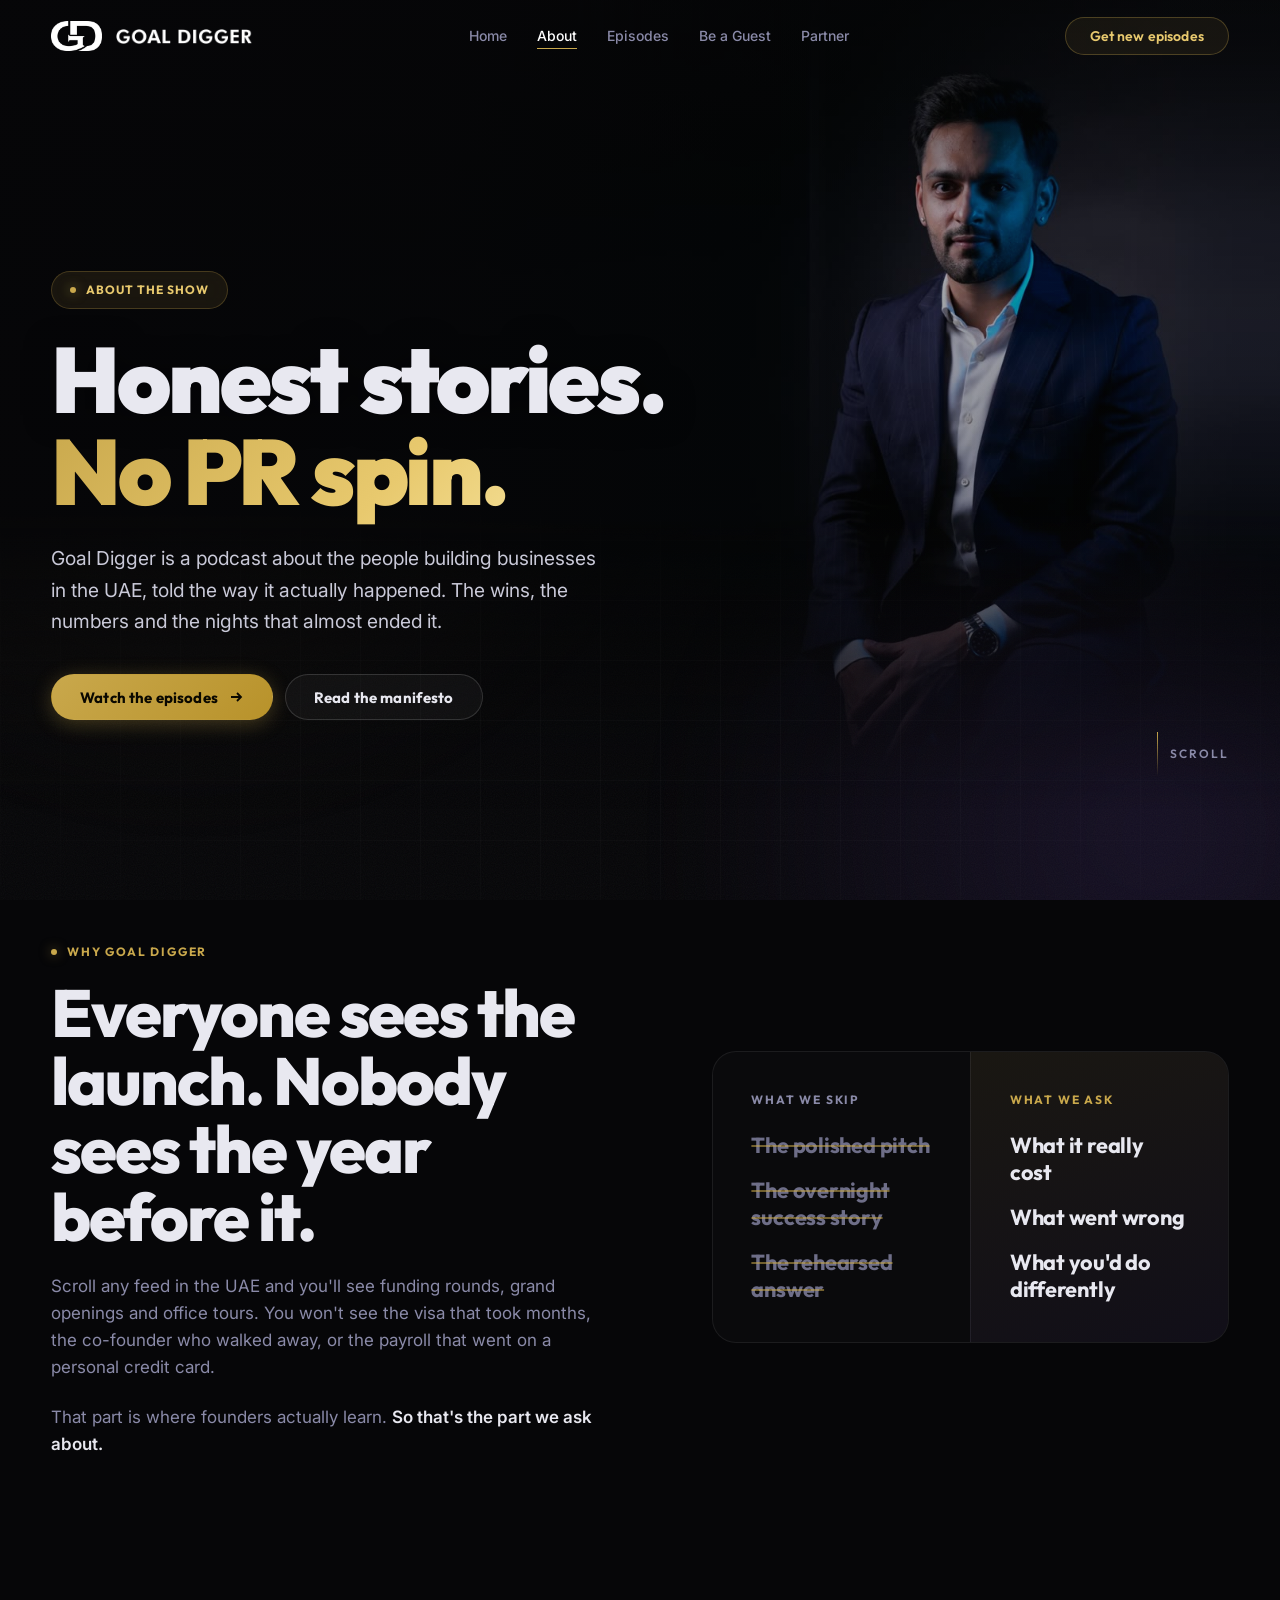
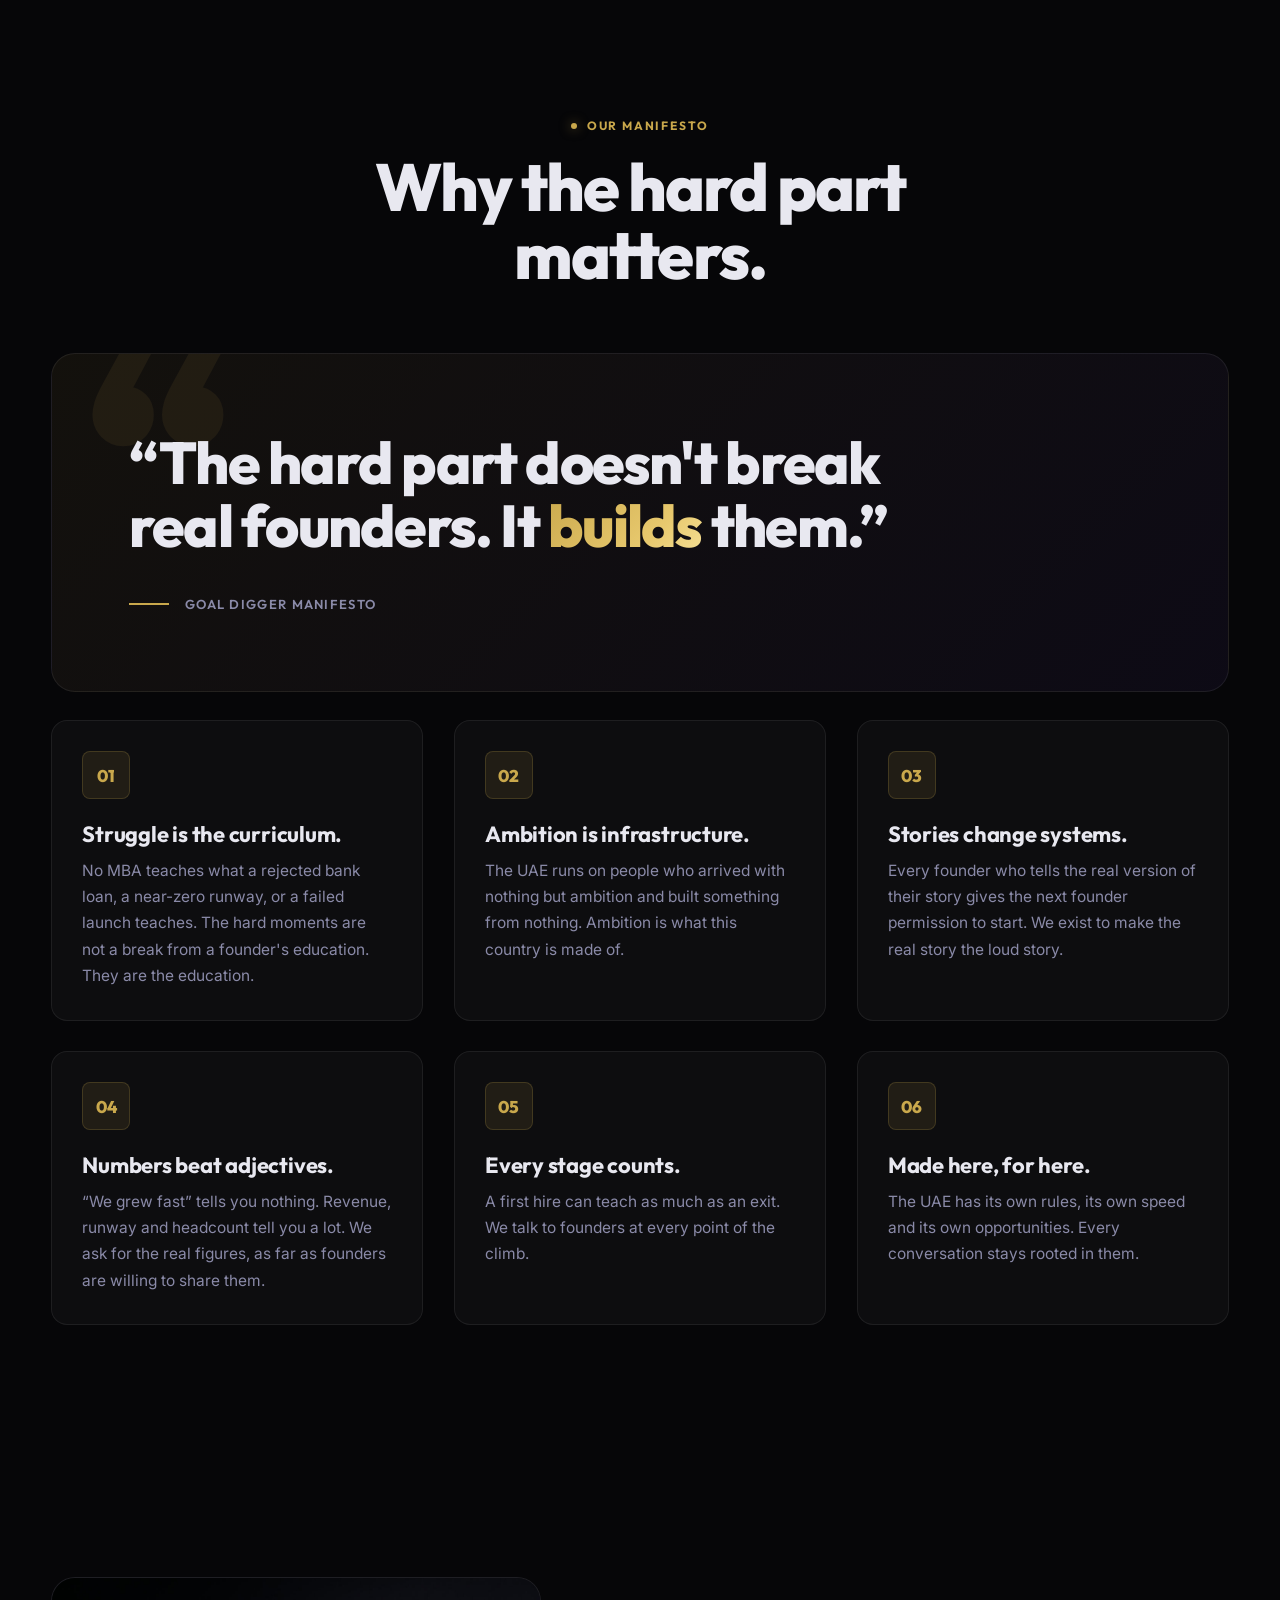
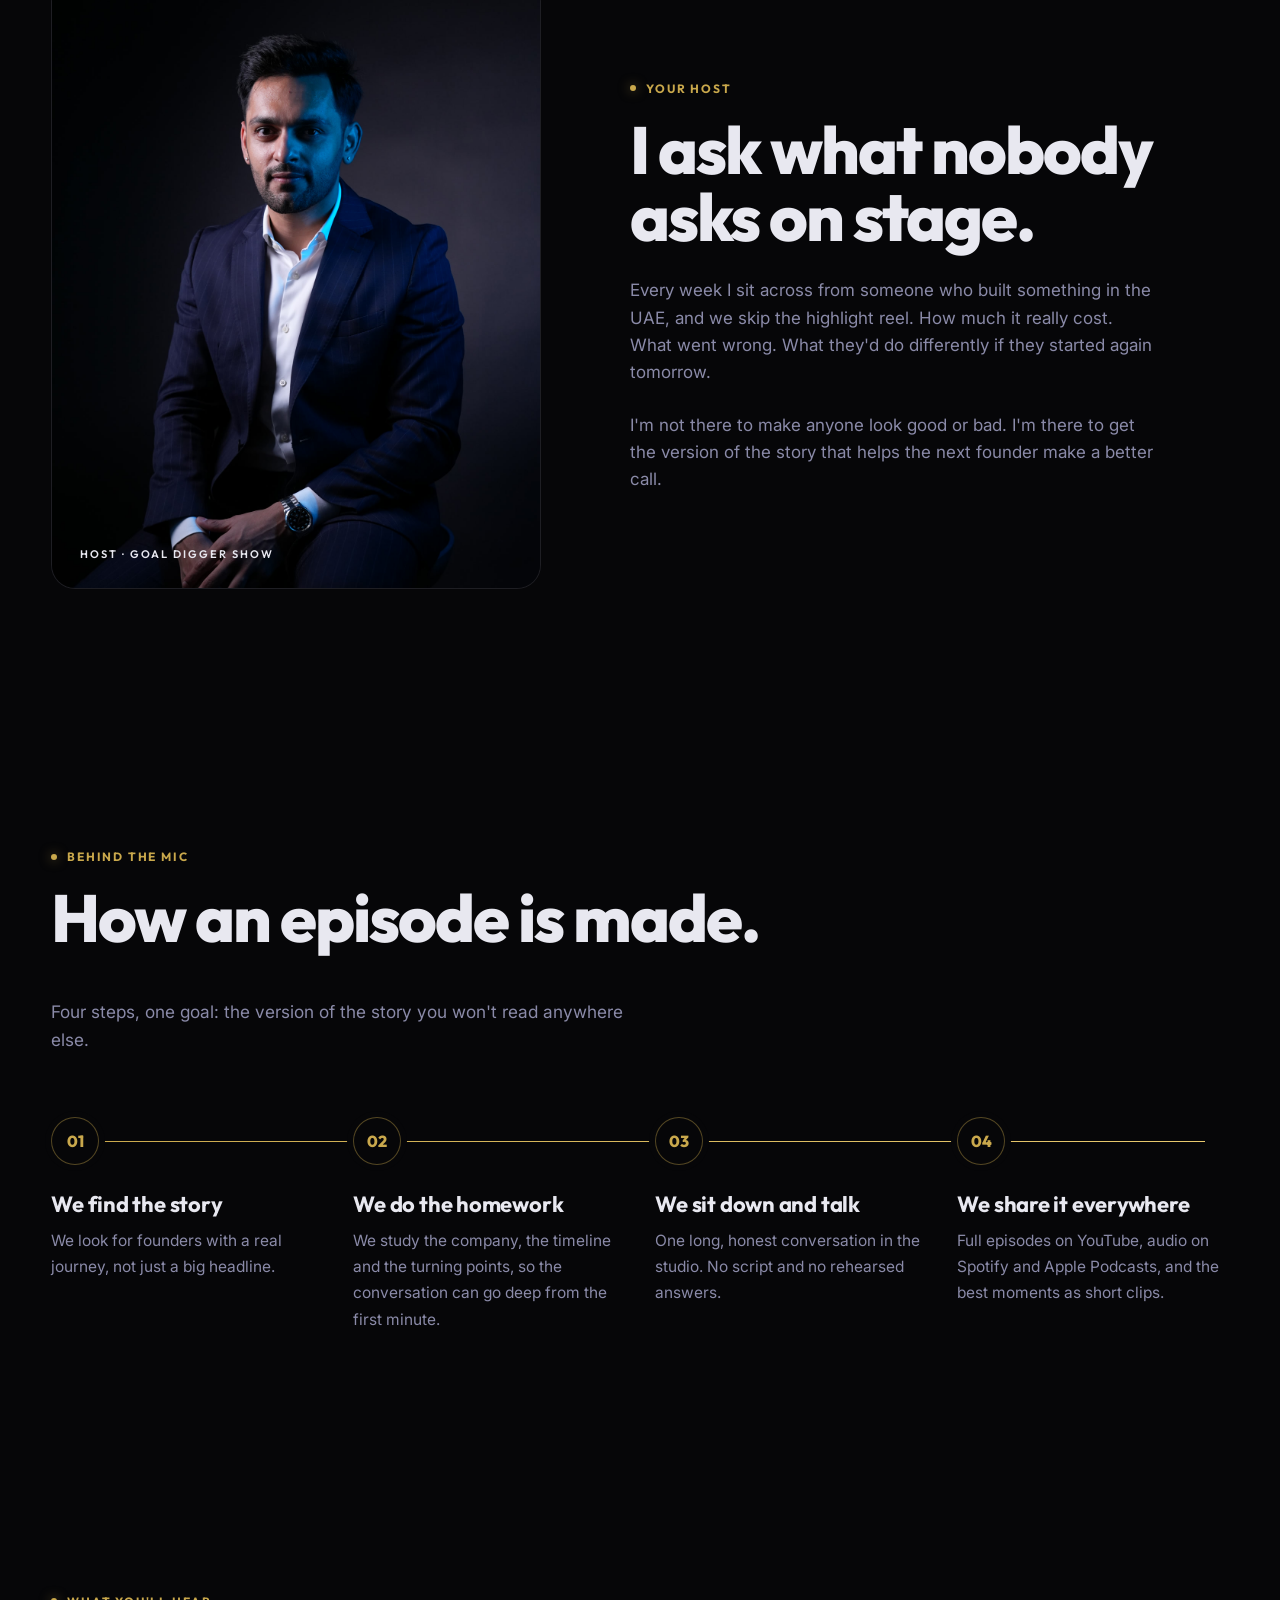
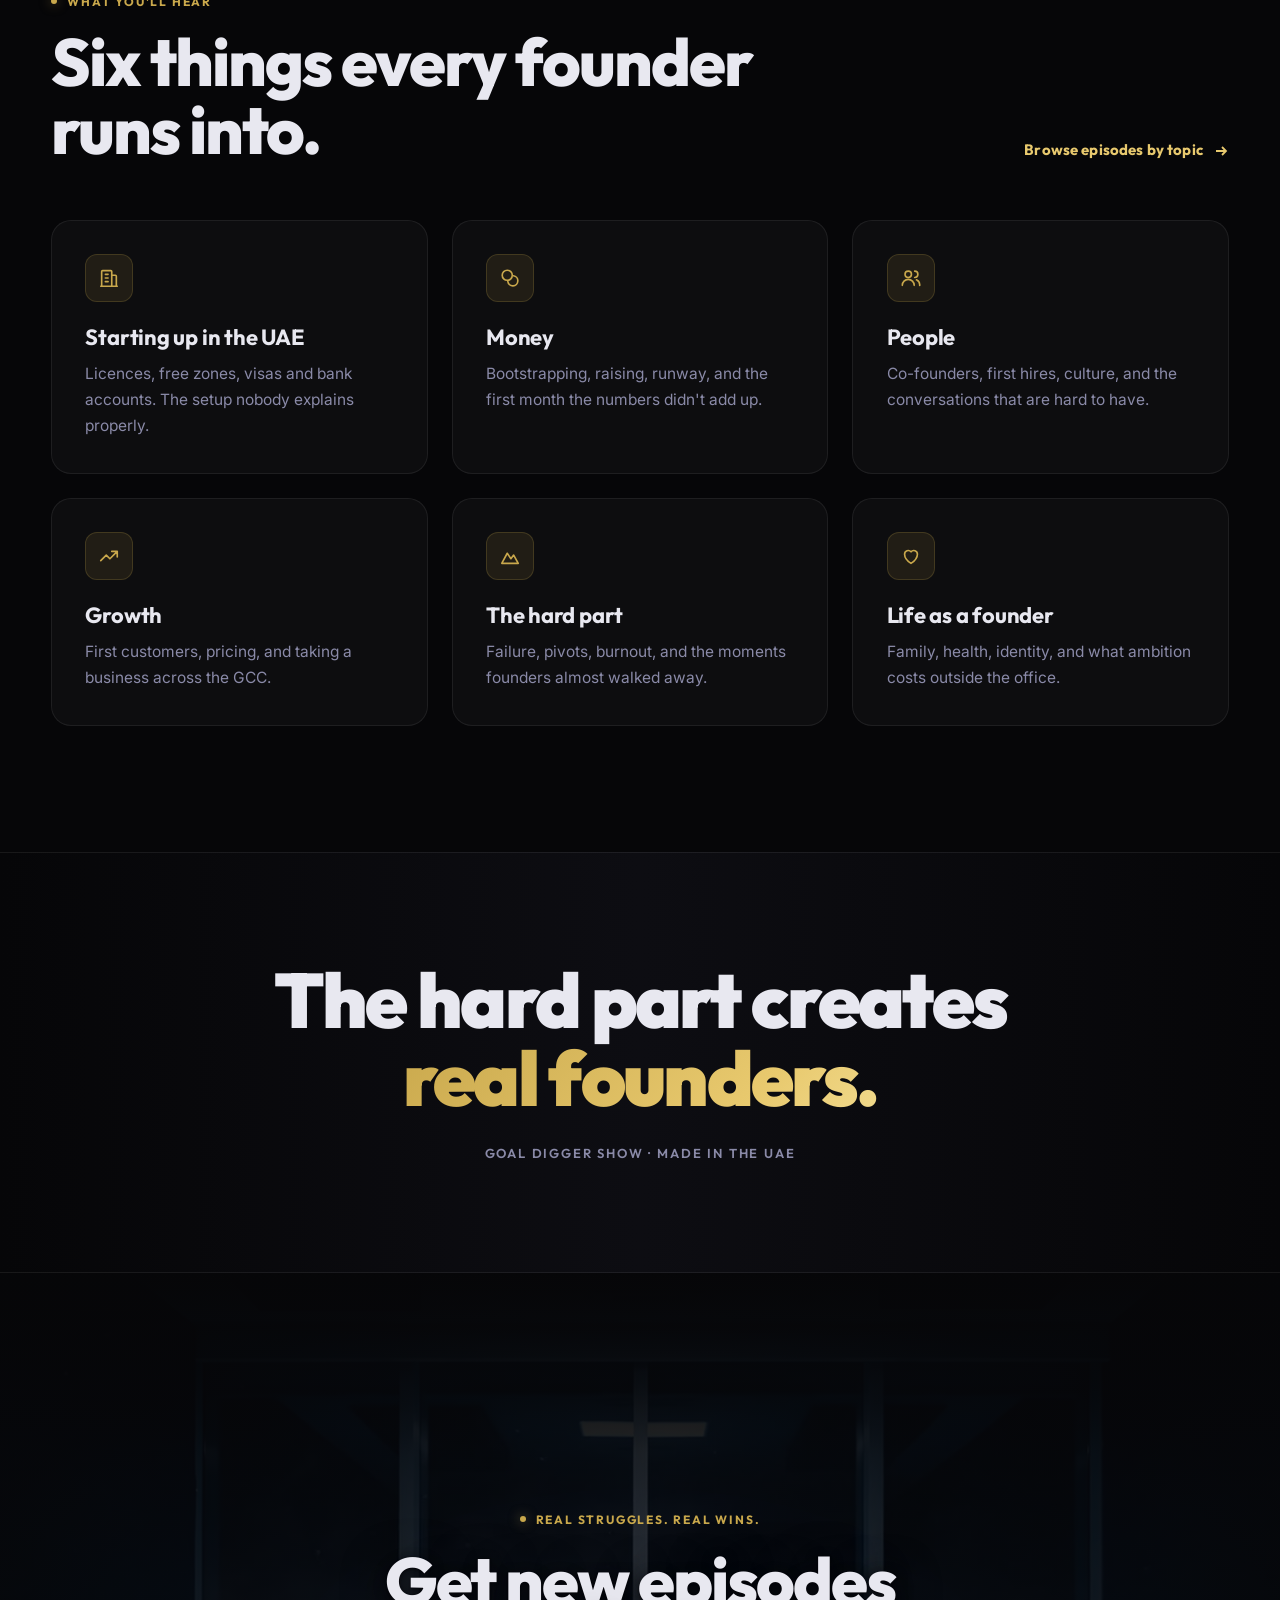
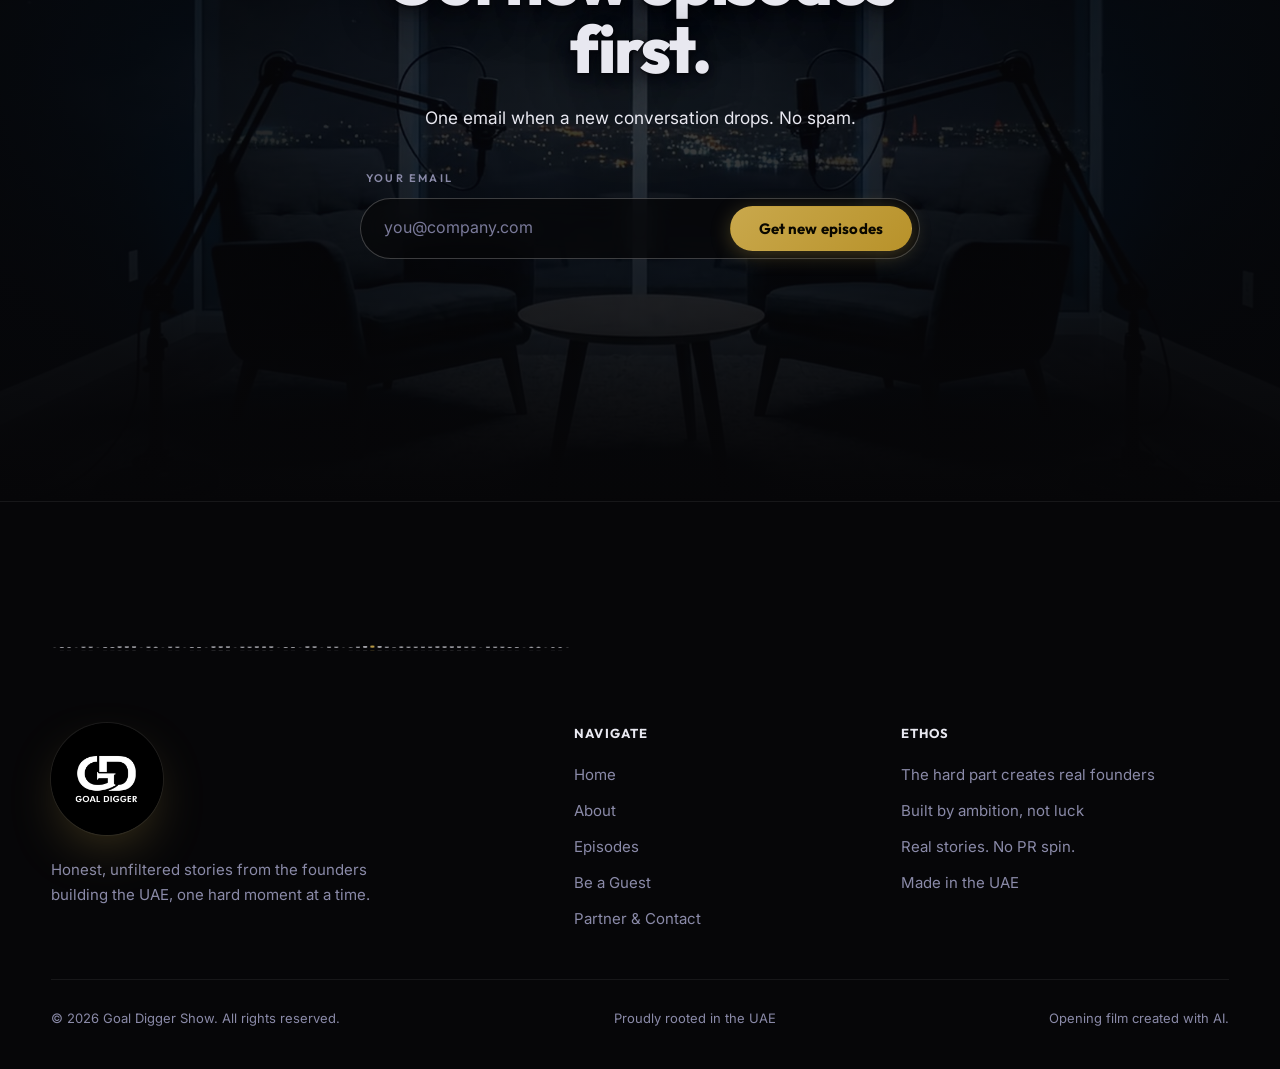
==== about.html @ 41792d1b "Replace site with the cinematic multi-page Goal Digger Show website Home page opens with a scroll-dr" ====
<!doctype html>
<html lang="en">
<head>
<meta charset="utf-8">
<meta name="viewport" content="width=device-width, initial-scale=1">
<title>About | Goal Digger Show</title>
<meta name="description" content="Goal Digger is a podcast about the people building businesses in the UAE, told the way it actually happened.">
<meta name="theme-color" content="#060608">
<meta property="og:type" content="website">
<meta property="og:title" content="About | Goal Digger Show">
<meta property="og:description" content="Goal Digger is a podcast about the people building businesses in the UAE, told the way it actually happened.">
<meta property="og:image" content="https://goaldiggershow.vercel.app/assets/og.jpg">
<meta property="og:url" content="https://goaldiggershow.vercel.app/about.html">
<meta name="twitter:card" content="summary_large_image">
<link rel="icon" type="image/png" sizes="48x48" href="assets/favicon-48.png">
<link rel="icon" type="image/png" sizes="192x192" href="assets/favicon-192.png">
<link rel="apple-touch-icon" href="assets/apple-touch-icon.png">
<link rel="preconnect" href="https://fonts.googleapis.com">
<link rel="preconnect" href="https://fonts.gstatic.com" crossorigin>
<link href="https://fonts.googleapis.com/css2?family=Outfit:wght@600;700;800;900&family=Inter:wght@400;500;600&display=swap" rel="stylesheet">
<link rel="stylesheet" href="assets/site.css">
</head>
<body>
<a class="skip" href="#main">Skip to content</a>
<div class="env" aria-hidden="true"></div>
<div class="gridbg" aria-hidden="true"></div>
<div class="grain" aria-hidden="true"></div>

<header class="nav" id="nav">
  <a class="brand" href="index.html" aria-label="Goal Digger, home">
    <img class="mark" src="assets/logo-mark.png" alt="" width="162" height="96">
    <img class="wordmark" src="assets/logo-text.png" alt="" width="656" height="72">
  </a>
  <nav aria-label="Main">
    <ul>
      <li><a href="index.html">Home</a></li>
      <li><a href="about.html" aria-current="page">About</a></li>
      <li><a href="episodes.html">Episodes</a></li>
      <li><a href="guest.html">Be a Guest</a></li>
      <li><a href="contact.html">Partner</a></li>
    </ul>
  </nav>
  <div class="nav-actions">
    <a class="btn btn-line" href="#subscribe">Get new episodes</a>
    <button class="menu-btn" id="menu-btn" type="button" aria-expanded="false" aria-controls="mmenu" aria-label="Open menu"><span></span><span></span><span></span></button>
  </div>
</header>
<nav class="mmenu" id="mmenu" aria-label="Mobile">
  <a href="index.html">Home</a>
  <a href="about.html" aria-current="page">About</a>
  <a href="episodes.html">Episodes</a>
  <a href="guest.html">Be a Guest</a>
  <a href="contact.html">Partner</a>
  <a class="btn btn-accent" href="#subscribe">Get new episodes</a>
</nav>

<main id="main" tabindex="-1">

  <section class="phero" data-live style="--pos:72% 30%">
    <div class="phero-media" aria-hidden="true"><img src="assets/host-right.jpg" alt="" width="1920" height="1080" fetchpriority="high"></div>
    <div class="inner">
      <span class="kicker badge">About the show</span>
      <h1 class="display">Honest stories.<br><span class="gold shimmer">No PR spin.</span></h1>
      <p class="lede">Goal Digger is a podcast about the people building businesses in the UAE, told the way it actually happened. The wins, the numbers and the nights that almost ended it.</p>
      <div class="row">
        <a class="btn btn-accent" href="episodes.html">Watch the episodes <svg viewBox="0 0 16 16" fill="none" stroke="currentColor" stroke-width="1.8" aria-hidden="true"><path d="M3 8h10M9 4l4 4-4 4"/></svg></a>
        <a class="btn btn-ghost" href="#manifesto">Read the manifesto</a>
      </div>
    </div>
    <div class="pcue" aria-hidden="true"><i></i>Scroll</div>
  </section>

  <section class="block intro reveal" data-live>
    <div class="wrap">
      <div>
        <span class="kicker part">Why Goal Digger</span>
        <h2 class="title part" style="--d:1">Everyone sees the launch. Nobody sees the year before it.</h2>
        <div class="body part" style="--d:2">
          <p>Scroll any feed in the UAE and you'll see funding rounds, grand openings and office tours. You won't see the visa that took months, the co-founder who walked away, or the payroll that went on a personal credit card.</p>
          <p>That part is where founders actually learn. <strong>So that's the part we ask about.</strong></p>
        </div>
      </div>
      <div class="versus part" style="--d:3">
        <div><h3>What we skip</h3><ul class="skip-list"><li>The polished pitch</li><li>The overnight success story</li><li>The rehearsed answer</li></ul></div>
        <div><h3>What we ask</h3><ul><li>What it really cost</li><li>What went wrong</li><li>What you'd do differently</li></ul></div>
      </div>
    </div>
  </section>

  <section class="block manifesto reveal" id="manifesto" data-live>
    <div class="wrap">
      <div class="mhead">
        <span class="kicker part">Our manifesto</span>
        <h2 class="title part" style="--d:1">Why the hard part matters.</h2>
      </div>
      <figure class="mquote part" style="--d:2">
        <blockquote><p>“The hard part doesn't break real founders. It <span class="gold shimmer">builds</span> them.”</p></blockquote>
        <figcaption><i aria-hidden="true"></i>Goal Digger manifesto</figcaption>
      </figure>
      <div class="pillars six">
        <article class="pillar part" style="--d:3"><span class="pn" aria-hidden="true">01</span><h3>Struggle is the curriculum.</h3><p>No MBA teaches what a rejected bank loan, a near-zero runway, or a failed launch teaches. The hard moments are not a break from a founder's education. They are the education.</p></article>
        <article class="pillar part" style="--d:4"><span class="pn" aria-hidden="true">02</span><h3>Ambition is infrastructure.</h3><p>The UAE runs on people who arrived with nothing but ambition and built something from nothing. Ambition is what this country is made of.</p></article>
        <article class="pillar part" style="--d:5"><span class="pn" aria-hidden="true">03</span><h3>Stories change systems.</h3><p>Every founder who tells the real version of their story gives the next founder permission to start. We exist to make the real story the loud story.</p></article>
        <article class="pillar part" style="--d:3"><span class="pn" aria-hidden="true">04</span><h3>Numbers beat adjectives.</h3><p>“We grew fast” tells you nothing. Revenue, runway and headcount tell you a lot. We ask for the real figures, as far as founders are willing to share them.</p></article>
        <article class="pillar part" style="--d:4"><span class="pn" aria-hidden="true">05</span><h3>Every stage counts.</h3><p>A first hire can teach as much as an exit. We talk to founders at every point of the climb.</p></article>
        <article class="pillar part" style="--d:5"><span class="pn" aria-hidden="true">06</span><h3>Made here, for here.</h3><p>The UAE has its own rules, its own speed and its own opportunities. Every conversation stays rooted in them.</p></article>
      </div>
    </div>
  </section>

  <section class="block host reveal" id="host" data-live>
    <div class="wrap">
      <div class="portrait part">
        <img src="assets/host.jpg" alt="The host of Goal Digger Show in a navy suit, seated in a dark studio lit in blue" width="1280" height="1920" loading="lazy" decoding="async">
        <div class="sweep" aria-hidden="true"></div>
        <div class="shutter" aria-hidden="true"></div>
        <span class="tag chip" aria-hidden="true">HOST · GOAL DIGGER SHOW</span>
      </div>
      <div>
        <span class="kicker part" style="--d:1">Your host</span>
        <h2 class="title part" style="--d:2">I ask what nobody asks on stage.</h2>
        <p class="body part" style="--d:3"><span class="iam">I'm <strong data-host></strong>. </span>Every week I sit across from someone who built something in the UAE, and we skip the highlight reel. How much it really cost. What went wrong. What they'd do differently if they started again tomorrow.</p>
        <p class="body part" style="--d:4">I'm not there to make anyone look good or bad. I'm there to get the version of the story that helps the next founder make a better call.</p>
        <div class="sign part" style="--d:5" data-needs="host"><span class="name" data-host></span><span class="role">HOST</span></div>
      </div>
    </div>
  </section>

  <section class="block reveal" id="process" data-live>
    <div class="wrap">
      <div class="shead">
        <div>
          <span class="kicker part">Behind the mic</span>
          <h2 class="title part" style="--d:1">How an episode is made.</h2>
        </div>
        <p class="lede part" style="--d:2">Four steps, one goal: the version of the story you won&#39;t read anywhere else.</p>
      </div>
      <div class="steps" data-scrub>
        <i class="sline" aria-hidden="true"></i>
        <div class="step part" style="--d:3"><span class="dot">01</span><h3>We find the story</h3><p>We look for founders with a real journey, not just a big headline.</p></div>
        <div class="step part" style="--d:4"><span class="dot">02</span><h3>We do the homework</h3><p>We study the company, the timeline and the turning points, so the conversation can go deep from the first minute.</p></div>
        <div class="step part" style="--d:5"><span class="dot">03</span><h3>We sit down and talk</h3><p>One long, honest conversation in the studio. No script and no rehearsed answers.</p></div>
        <div class="step part" style="--d:6"><span class="dot">04</span><h3>We share it everywhere</h3><p>Full episodes on YouTube, audio on Spotify and Apple Podcasts, and the best moments as short clips.</p></div>
      </div>
    </div>
  </section>

  <section class="block reveal" id="topics" data-live>
    <div class="wrap">
      <div class="shead">
        <div>
          <span class="kicker part">What you'll hear</span>
          <h2 class="title part" style="--d:1">Six things every founder runs into.</h2>
        </div>
        <a class="textlink part" style="--d:2" href="episodes.html#library"><span>Browse episodes by topic</span> <svg viewBox="0 0 16 16" fill="none" stroke="currentColor" stroke-width="1.8" aria-hidden="true"><path d="M3 8h10M9 4l4 4-4 4"/></svg></a>
      </div>
      <div class="cards">
        <article class="card part" style="--d:3"><span class="ic"><svg viewBox="0 0 24 24" fill="none" stroke="currentColor" stroke-width="1.8" stroke-linecap="round" stroke-linejoin="round" aria-hidden="true"><path d="M4 21V5a1 1 0 0 1 1-1h9a1 1 0 0 1 1 1v16M15 9h4a1 1 0 0 1 1 1v11M8 8h3M8 12h3M8 16h3M3 21h18"/></svg></span><h3>Starting up in the UAE</h3><p>Licences, free zones, visas and bank accounts. The setup nobody explains properly.</p></article>
        <article class="card part" style="--d:4"><span class="ic"><svg viewBox="0 0 24 24" fill="none" stroke="currentColor" stroke-width="1.8" stroke-linecap="round" stroke-linejoin="round" aria-hidden="true"><circle cx="9" cy="9" r="5.5"/><path d="M15.8 9.6a5.5 5.5 0 1 1-6.2 6.2"/></svg></span><h3>Money</h3><p>Bootstrapping, raising, runway, and the first month the numbers didn't add up.</p></article>
        <article class="card part" style="--d:5"><span class="ic"><svg viewBox="0 0 24 24" fill="none" stroke="currentColor" stroke-width="1.8" stroke-linecap="round" stroke-linejoin="round" aria-hidden="true"><circle cx="9" cy="8" r="3.5"/><path d="M2.5 20a6.5 6.5 0 0 1 13 0M16 4.5a3.5 3.5 0 0 1 0 7M18 14a6 6 0 0 1 3.5 6"/></svg></span><h3>People</h3><p>Co-founders, first hires, culture, and the conversations that are hard to have.</p></article>
        <article class="card part" style="--d:3"><span class="ic"><svg viewBox="0 0 24 24" fill="none" stroke="currentColor" stroke-width="1.8" stroke-linecap="round" stroke-linejoin="round" aria-hidden="true"><path d="M3 17l6-6 4 4 8-8M15 7h6v6"/></svg></span><h3>Growth</h3><p>First customers, pricing, and taking a business across the GCC.</p></article>
        <article class="card part" style="--d:4"><span class="ic"><svg viewBox="0 0 24 24" fill="none" stroke="currentColor" stroke-width="1.8" stroke-linecap="round" stroke-linejoin="round" aria-hidden="true"><path d="M3 20l6-11 4 6 3-4 5 9H3z"/></svg></span><h3>The hard part</h3><p>Failure, pivots, burnout, and the moments founders almost walked away.</p></article>
        <article class="card part" style="--d:5"><span class="ic"><svg viewBox="0 0 24 24" fill="none" stroke="currentColor" stroke-width="1.8" stroke-linecap="round" stroke-linejoin="round" aria-hidden="true"><path d="M12 20s-7-4.5-7-10a4 4 0 0 1 7-2.6A4 4 0 0 1 19 10c0 5.5-7 10-7 10z"/></svg></span><h3>Life as a founder</h3><p>Family, health, identity, and what ambition costs outside the office.</p></article>
      </div>
    </div>
  </section>

  <section class="qband reveal" data-live>
    <p class="part">The hard part creates <span class="gold shimmer">real founders.</span></p>
    <small class="part" style="--d:1">Goal Digger Show · Made in the UAE</small>
  </section>

  <section class="subscribe reveal" id="subscribe" data-live>
    <img class="bg" src="assets/still-studio.jpg" alt="" loading="lazy" decoding="async">
    <canvas class="dust" aria-hidden="true"></canvas>
    <div class="wrap block subwrap">
      <span class="kicker part">Real struggles. Real wins.</span>
      <h2 class="title part" style="--d:1">Get new episodes first.</h2>
      <p class="lede part" style="--d:2">One email when a new conversation drops. No spam.</p>
      <form class="form subform part" style="--d:3" novalidate>
        <label for="sub-email">Your email</label>
        <div class="field">
          <input id="sub-email" name="email" type="email" autocomplete="email" placeholder="you@company.com" required>
          <button class="btn btn-accent" type="submit">Get new episodes</button>
        </div>
        <p class="note" aria-live="polite"></p>
      </form>
      <div class="success" role="status">You're in. See you at the next episode.</div>
    </div>
  </section>

</main>

<footer>
  <div class="wrap">
    <div data-wave="footer" data-scrub></div>
    <div class="fgrid">
      <div class="fbrand">
        <a class="brand brand-foot" href="index.html" aria-label="Goal Digger, home">
          <img class="circle" src="assets/logo-circle.png" alt="" width="400" height="400" loading="lazy" decoding="async">
        </a>
        <p class="ftag">Honest, unfiltered stories from the founders building the UAE, one hard moment at a time.</p>
      </div>
      <nav class="fcol" aria-label="Footer">
        <h3>Navigate</h3>
        <ul>
          <li><a href="index.html">Home</a></li>
          <li><a href="about.html">About</a></li>
          <li><a href="episodes.html">Episodes</a></li>
          <li><a href="guest.html">Be a Guest</a></li>
          <li><a href="contact.html">Partner &amp; Contact</a></li>
          <li data-needs="youtube"><a data-link="youtube" target="_blank" rel="noopener">YouTube</a></li>
          <li data-needs="spotify"><a data-link="spotify" target="_blank" rel="noopener">Spotify</a></li>
          <li data-needs="apple"><a data-link="apple" target="_blank" rel="noopener">Apple Podcasts</a></li>
          <li data-needs="instagram"><a data-link="instagram" target="_blank" rel="noopener">Instagram</a></li>
        </ul>
      </nav>
      <div class="fcol">
        <h3>Ethos</h3>
        <ul>
          <li>The hard part creates real founders</li>
          <li>Built by ambition, not luck</li>
          <li>Real stories. No PR spin.</li>
          <li>Made in the UAE</li>
        </ul>
      </div>
    </div>
    <div class="fine"><span>&copy; <span data-year>2026</span> Goal Digger Show. All rights reserved.</span><span>Proudly rooted in the UAE</span><span>Opening film created with AI.</span></div>
  </div>
</footer>

<script src="assets/site.js"></script>
</body>
</html>
---- assets/site.css ----
/* Goal Digger Show: shared site styles */
:root{
  /* Goal Digger brand system: void black, gold ambition, a whisper of purple */
  --canvas:#060608;
  --panel:#111118;
  --panel-2:#0d0d12;
  --accent:#c9a84c;
  --accent-hover:#e8c96e;
  --accent-muted:rgba(201,168,76,.18);
  --gold-grad:linear-gradient(135deg,#c9a84c 0%,#e8c96e 40%,#f5e199 60%,#c9a84c 100%);
  --gold-light:linear-gradient(135deg,#e8c96e 0%,#f5e199 50%,#e8c96e 100%);
  --purple:#8b5cf6;
  --text-secondary:#8a8aa8;
  --text-primary:#e8e8f0;
  --on-accent:#0a0800;
  --line:rgba(255,255,255,.07);
  --line-strong:rgba(255,255,255,.22);
  --ease:cubic-bezier(.16,1,.3,1);
  --ease-io:cubic-bezier(.65,0,.35,1);
  --tshadow:0 1px 2px rgba(5,5,10,.95),0 3px 12px rgba(5,5,10,.78),0 10px 44px rgba(5,5,10,.8);
  --display:"Outfit",ui-sans-serif,system-ui,sans-serif;
  --body:"Inter",ui-sans-serif,system-ui,sans-serif;
  --mono:"Outfit",ui-sans-serif,system-ui,sans-serif;
  --gutter:clamp(16px,4vw,56px);
  --nav-h:72px;
}
*,*::before,*::after{box-sizing:border-box}
html{overflow-x:hidden;overflow-x:clip;scroll-behavior:smooth;-webkit-text-size-adjust:100%}
body{margin:0;overflow-x:hidden;overflow-x:clip;background:var(--canvas);color:var(--text-primary);font-family:var(--body);font-size:17px;line-height:1.6;-webkit-font-smoothing:antialiased;opacity:0;animation:pageIn 1s var(--ease) .05s forwards}
@keyframes pageIn{to{opacity:1}}
img,svg,video{display:block;max-width:100%}
a{color:inherit}
button,input{font:inherit}
.sr-only{position:absolute!important;width:1px;height:1px;padding:0;margin:-1px;overflow:hidden;clip:rect(0,0,0,0);white-space:nowrap;border:0}
.skip{position:fixed;left:16px;top:-60px;z-index:100;background:var(--accent);color:var(--on-accent);padding:10px 16px;border-radius:10px;font-weight:600;text-decoration:none;transition:transform .3s var(--ease)}
.skip:focus{transform:translateY(76px)}
:focus-visible{outline:2px solid var(--accent);outline-offset:3px;border-radius:6px}
main:focus{outline:none}
::selection{background:var(--purple);color:#fff}
.kicker,.hud,.loader,.tag,.caption,.qrow .n,.ep .no,.soontag,.onlamp,.hint,.form label,.sign .role,.feature .meta span,.hold span,.marquee-item{font-weight:600;font-variant-numeric:tabular-nums}
.gold{background:var(--gold-grad);background-size:200% auto;-webkit-background-clip:text;background-clip:text;-webkit-text-fill-color:transparent;color:var(--accent)}
.live .gold.shimmer{animation:shimmer 4s linear infinite}
@keyframes shimmer{to{background-position:200% 50%}}

/* ---------- the environment: one fixed layer behind everything ---------- */
.env{position:fixed;inset:0;z-index:-1;pointer-events:none;overflow:hidden;background:var(--canvas)}
.env::before,.env::after{content:"";position:absolute;width:90vmax;height:90vmax;border-radius:50%;filter:blur(40px);will-change:transform}
.env::before{left:-30vmax;top:-20vmax;background:radial-gradient(circle,rgba(201,168,76,.10),rgba(201,168,76,0) 62%);animation:drift1 74s var(--ease-io) -12s infinite alternate}
.env::after{right:-35vmax;bottom:-40vmax;background:radial-gradient(circle,rgba(139,92,246,.12),rgba(139,92,246,0) 60%);animation:drift2 88s var(--ease-io) -30s infinite alternate}
@keyframes drift1{to{transform:translate(22vmax,18vmax)}}
@keyframes drift2{to{transform:translate(-20vmax,-14vmax)}}
.gridbg{position:fixed;inset:0;z-index:-1;pointer-events:none;background-image:linear-gradient(rgba(255,255,255,.03) 1px,transparent 1px),linear-gradient(90deg,rgba(255,255,255,.03) 1px,transparent 1px);background-size:60px 60px;-webkit-mask-image:radial-gradient(ellipse 80% 80% at 50% 50%,#000 30%,transparent 100%);mask-image:radial-gradient(ellipse 80% 80% at 50% 50%,#000 30%,transparent 100%)}
.grain{position:fixed;inset:0;z-index:-1;pointer-events:none;opacity:.05;background-image:url("data:image/svg+xml,%3Csvg xmlns='http://www.w3.org/2000/svg' width='160' height='160'%3E%3Cfilter id='n'%3E%3CfeTurbulence type='fractalNoise' baseFrequency='.9' numOctaves='2' stitchTiles='stitch'/%3E%3C/filter%3E%3Crect width='100%25' height='100%25' filter='url(%23n)'/%3E%3C/svg%3E")}

/* ---------- nav ---------- */
.nav{position:fixed;inset:0 0 auto;z-index:50;height:var(--nav-h);display:flex;align-items:center;justify-content:space-between;gap:24px;padding:0 var(--gutter)}
.nav::before{content:"";position:absolute;inset:0;background:linear-gradient(rgba(6,6,8,.72),rgba(6,6,8,.42));backdrop-filter:blur(14px);-webkit-backdrop-filter:blur(14px);border-bottom:1px solid var(--line);opacity:0;transition:opacity .6s var(--ease)}
.nav.solid::before{opacity:1}
.brand{position:relative;display:flex;align-items:center;gap:14px;text-decoration:none}
.brand .mark{width:auto;height:30px}
.brand .wordmark{width:auto;height:15px}
.brand-foot .circle{width:112px;height:112px;border-radius:50%;box-shadow:0 0 0 1px var(--line),0 20px 60px -20px rgba(201,168,76,.45);transition:transform .8s var(--ease)}
.brand-foot:hover .circle{transform:rotate(-6deg) scale(1.03)}
@media (max-width:420px){.brand .wordmark{display:none}}
.nav ul{position:relative;display:flex;gap:30px;list-style:none;margin:0;padding:0}
.nav ul a{position:relative;text-decoration:none;font-size:14px;font-weight:500;color:var(--text-secondary);transition:color .35s var(--ease)}
.nav ul a::after{content:"";position:absolute;left:0;right:0;bottom:-5px;height:1px;background:var(--accent);transform:scaleX(0);transform-origin:left;transition:transform .45s var(--ease)}
.nav ul a:hover{color:#fff}
.nav ul a:hover::after{transform:scaleX(1)}
.nav .btn{position:relative}
@media (max-width:900px){.nav ul{display:none}}

/* ---------- buttons ---------- */
.btn{display:inline-flex;align-items:center;justify-content:center;gap:10px;padding:14px 28px;border-radius:100px;font-family:var(--display);font-weight:700;font-size:15px;letter-spacing:.01em;line-height:1;text-decoration:none;border:1px solid transparent;cursor:pointer;text-shadow:none;transition:background-color .35s var(--ease),border-color .35s var(--ease),transform .5s var(--ease),box-shadow .5s var(--ease)}
.btn-accent{background:linear-gradient(135deg,#c9a84c 0%,#b8922a 100%);color:var(--on-accent);box-shadow:0 4px 20px rgba(201,168,76,.3)}
.btn-accent:hover{transform:translateY(-2px);box-shadow:0 8px 32px rgba(201,168,76,.45)}
.btn-ghost{background:rgba(255,255,255,.04);color:var(--text-primary);border-color:rgba(255,255,255,.14);backdrop-filter:blur(10px);-webkit-backdrop-filter:blur(10px)}
.btn-ghost:hover{background:rgba(255,255,255,.07);border-color:rgba(255,255,255,.28);transform:translateY(-2px)}
.btn-line{padding:11px 24px;font-size:14px;font-weight:600;color:var(--accent-hover);background:rgba(201,168,76,.08);border-color:rgba(201,168,76,.3)}
.btn-line:hover{background:rgba(201,168,76,.16);transform:translateY(-1px);box-shadow:0 4px 20px rgba(201,168,76,.2)}
.btn svg{width:16px;height:16px;transition:transform .5s var(--ease)}
.btn:hover svg{transform:translateX(3px)}
@media (pointer:coarse){.btn{min-height:44px;display:inline-flex;align-items:center;justify-content:center}}

.kicker{font-family:var(--display);font-size:12px;font-weight:700;letter-spacing:.15em;text-transform:uppercase;color:var(--accent);display:inline-flex;align-items:center;gap:10px}
.kicker::before{content:"";width:6px;height:6px;border-radius:50%;background:var(--accent);box-shadow:0 0 12px rgba(201,168,76,.6)}
.badge{padding:8px 18px;border-radius:100px;background:rgba(201,168,76,.1);border:1px solid rgba(201,168,76,.25);color:var(--accent-hover);letter-spacing:.08em;text-shadow:none;backdrop-filter:blur(8px);-webkit-backdrop-filter:blur(8px)}
.badge::before{animation:dot 2s ease-in-out infinite}
@keyframes dot{50%{opacity:.5;transform:scale(.7)}}
.quote{font-style:italic;font-weight:500;color:var(--text-primary);letter-spacing:.02em}

/* ---------- shared section scaffolding ---------- */
.display{font-family:var(--display);font-weight:900;letter-spacing:-.035em;line-height:1}
@keyframes rise{from{opacity:0;transform:translateY(22px)}}
section.block{position:relative;padding:clamp(96px,14vh,160px) var(--gutter)}
.wrap{max-width:1240px;margin:0 auto}
h2.title{font-family:var(--display);font-weight:800;letter-spacing:-.03em;line-height:1.02;font-size:clamp(40px,5.2vw,80px);margin:16px 0 0}
.lede{color:var(--text-secondary);font-size:clamp(17px,1.35vw,20px);max-width:52ch;margin:22px 0 0}

.reveal .part{opacity:0;transform:translateY(26px);transition:opacity 1s var(--ease),transform 1s var(--ease)}
.reveal.in .part{opacity:1;transform:none;transition-delay:calc(var(--d,0)*90ms)}
.reveal.in.done .part{transition-delay:0s}

/* the signature: the sound-wave skyline */
.wave{width:100%;height:auto;overflow:visible}
.wave rect{transform-box:fill-box;transform-origin:50% 100%;--s:clamp(.03,(var(--p,0) - var(--i,0)*.72)*4.2,1);transform:scaleY(var(--s))}
.wave .refl rect{transform-origin:50% 0%;opacity:.28}
.wave .peak{fill:var(--accent)}
.divider{padding:0 var(--gutter);margin-top:-2px}
.divider .wave{max-width:1400px;margin:0 auto}

/* the brand ticker */
.marquee{position:relative;margin-top:28px;padding:22px 0;overflow:hidden;border-top:1px solid var(--line);border-bottom:1px solid var(--line);background:linear-gradient(90deg,var(--canvas),var(--panel-2),var(--canvas))}
.mtrack{display:flex;width:max-content;transform:translateX(0)}
.marquee.live .mtrack{animation:marquee 60s linear infinite}
.marquee:hover .mtrack{animation-play-state:paused}
@keyframes marquee{to{transform:translateX(-50%)}}
.marquee-item{display:flex;align-items:center;gap:16px;padding:0 40px;white-space:nowrap;font-family:var(--display);font-size:14px;letter-spacing:.08em;text-transform:uppercase;color:var(--text-secondary)}
.marquee-item::before{content:"";width:5px;height:5px;border-radius:50%;background:var(--accent);flex-shrink:0}
.marquee-item.hi{color:var(--accent-hover)}

/* ---------- host ---------- */
.host .wrap{display:grid;grid-template-columns:minmax(0,.9fr) minmax(0,1.1fr);gap:clamp(40px,7vw,110px);align-items:center}
.portrait{position:relative;aspect-ratio:4/5;border-radius:24px;overflow:hidden;background:var(--panel-2);border:1px solid var(--line)}
.portrait img{width:100%;height:100%;object-fit:cover;object-position:50% 22%;transform:scale(1.06);transition:transform 2.2s var(--ease)}
.portrait .shutter{position:absolute;inset:0;background:var(--panel);transform-origin:top;transition:transform 1.4s var(--ease-io) .1s}
.host.in .portrait img{transform:scale(1)}
.host.in .portrait .shutter{transform:scaleY(0)}
.portrait .sweep{position:absolute;inset:-20% 0;pointer-events:none;background:linear-gradient(180deg,rgba(201,168,76,0) 0%,rgba(201,168,76,.14) 50%,rgba(201,168,76,0) 100%);height:40%;transform:translateY(-100%);mix-blend-mode:screen}
.live .portrait .sweep{animation:sweep 9s var(--ease-io) -2.5s infinite}
@keyframes sweep{0%{transform:translateY(-100%)}60%,100%{transform:translateY(330%)}}
.portrait .tag{position:absolute;left:16px;bottom:16px;padding:8px 12px;font-family:var(--mono);font-size:11px;letter-spacing:.18em}
.host h2.title{max-width:12ch}
.host .body{font-size:clamp(17px,1.3vw,19px);color:var(--text-secondary);max-width:48ch;margin:26px 0 0}
.host .body strong{color:var(--text-primary);font-weight:600}
.sign{margin-top:34px;display:flex;align-items:baseline;gap:16px;flex-wrap:wrap}
.sign .name{font-family:var(--display);font-weight:700;font-size:28px;letter-spacing:-.01em}
.sign .role{font-family:var(--mono);font-size:11px;letter-spacing:.2em;color:var(--text-secondary)}
@media (max-width:860px){.host .wrap{grid-template-columns:1fr}.portrait{max-width:480px}}

/* ---------- manifesto ---------- */
.manifesto .mhead{text-align:center}
.manifesto .mhead .title{margin-left:auto;margin-right:auto;max-width:16ch}
.mquote{position:relative;margin:64px 0 0;padding:clamp(40px,6vw,88px) clamp(28px,6vw,96px);border-radius:24px;overflow:hidden;border:1px solid var(--line);background:linear-gradient(135deg,rgba(201,168,76,.07) 0%,rgba(139,92,246,.06) 100%)}
.mquote::before{content:"\201C";position:absolute;top:-.18em;left:.12em;font-family:var(--display);font-weight:900;font-size:clamp(180px,22vw,340px);line-height:1;color:rgba(201,168,76,.08);pointer-events:none}
.mquote::after{content:"";position:absolute;inset:0;border-radius:inherit;pointer-events:none;box-shadow:inset 0 0 80px rgba(201,168,76,.06);opacity:0}
.manifesto.live .mquote::after{animation:glow 6s var(--ease-io) -2s infinite}
@keyframes glow{50%{opacity:1}}
.mquote blockquote{margin:0;position:relative}
.mquote p{margin:0;font-family:var(--display);font-weight:800;font-size:clamp(32px,4.6vw,72px);line-height:1.08;letter-spacing:-.03em;max-width:20ch;text-wrap:balance}
.mquote figcaption{position:relative;display:flex;align-items:center;gap:16px;margin-top:36px;font-family:var(--display);font-size:13px;font-weight:600;letter-spacing:.1em;text-transform:uppercase;color:var(--text-secondary)}
.mquote figcaption i{display:block;width:40px;height:2px;background:var(--accent)}
.pillars{display:grid;grid-template-columns:repeat(3,minmax(0,1fr));gap:clamp(20px,2.4vw,32px);margin-top:28px}
.pillar{padding:30px;border-radius:16px;background:rgba(255,255,255,.03);border:1px solid var(--line);transition:border-color .5s var(--ease),background-color .5s var(--ease)}
.pillar:hover{border-color:rgba(201,168,76,.25);background:rgba(255,255,255,.05)}
.pillar .pn{display:grid;place-items:center;width:48px;height:48px;border-radius:8px;background:rgba(201,168,76,.1);border:1px solid rgba(201,168,76,.2);font-family:var(--display);font-weight:800;font-size:17px;color:var(--accent)}
.pillar h3{font-family:var(--display);font-weight:700;font-size:22px;letter-spacing:-.01em;line-height:1.2;margin:22px 0 0}
.pillar p{margin:10px 0 0;font-size:15.5px;color:var(--text-secondary);line-height:1.7}
@media (max-width:900px){.pillars{grid-template-columns:1fr}}

/* ---------- topics ---------- */
.topics .head{display:flex;justify-content:space-between;align-items:end;gap:32px;flex-wrap:wrap}
.qlist{list-style:none;margin:64px 0 0;padding:0;border-top:1px solid var(--line)}
.qlist li{border-bottom:1px solid var(--line)}
.qrow{display:grid;grid-template-columns:72px minmax(0,1fr) auto;align-items:baseline;gap:20px;padding:clamp(20px,3vh,34px) 0}
.qrow .n{font-family:var(--mono);font-size:13px;color:var(--text-secondary);letter-spacing:.1em;transition:opacity .6s var(--ease)}
.qrow .q{font-family:var(--display);font-weight:800;font-size:clamp(28px,4.2vw,64px);letter-spacing:-.02em;line-height:1.05;opacity:.34;transform:translateX(0);transition:opacity .8s var(--ease),transform .8s var(--ease)}
.qrow .bars{display:flex;gap:4px;height:28px;align-items:center;opacity:0;transition:opacity .6s var(--ease)}
.qrow .bars i{display:block;width:3px;height:100%;border-radius:2px;background:var(--accent);transform:scaleY(.25)}
li.active .q{opacity:1;transform:translateX(14px)}
li.active .bars{opacity:1}
.qrow .n{color:var(--text-secondary)}
li.active .n{color:var(--accent)}
.live li.active .bars i{animation:eq 1.6s var(--ease-io) infinite}
.qrow .bars i:nth-child(2){animation-delay:-.4s!important}
.qrow .bars i:nth-child(3){animation-delay:-.9s!important}
.qrow .bars i:nth-child(4){animation-delay:-1.2s!important}
@keyframes eq{0%,100%{transform:scaleY(.25)}50%{transform:scaleY(1)}}
@media (max-width:640px){.qrow{grid-template-columns:44px minmax(0,1fr)}.qrow .bars{display:none}}

/* ---------- episodes ---------- */
.episodes .grid{display:grid;grid-template-columns:minmax(0,1.35fr) minmax(0,1fr);gap:clamp(28px,4vw,56px);align-items:stretch;margin-top:56px}
.feature{position:relative;display:block;border-radius:24px;overflow:hidden;border:1px solid var(--line);background:var(--panel-2);text-decoration:none;min-height:440px}
.feature img{position:absolute;inset:0}
.feature img{width:100%;height:100%;object-fit:cover;transition:transform 1.4s var(--ease)}
.feature:hover img{transform:scale(1.035)}
.feature::after{content:"";position:absolute;inset:0;background:linear-gradient(180deg,rgba(6,6,8,0) 45%,rgba(6,6,8,.85))}
.play{position:absolute;z-index:2;left:50%;top:50%;width:86px;height:86px;margin:-43px 0 0 -43px;border-radius:50%;display:grid;place-items:center;background:rgba(6,6,8,.45);border:1px solid rgba(232,232,240,.5);backdrop-filter:blur(8px);-webkit-backdrop-filter:blur(8px);transition:transform .7s var(--ease),background-color .5s var(--ease)}
.play svg{width:26px;height:26px;margin-left:4px}
.play::before{content:"";position:absolute;inset:-10px;border-radius:50%;border:1px solid rgba(201,168,76,.55);opacity:0}
.live .play::before{animation:ping 3.6s var(--ease) -1s infinite}
@keyframes ping{0%{opacity:.9;transform:scale(.9)}100%{opacity:0;transform:scale(1.5)}}
.feature:hover .play{transform:scale(1.08);background:var(--accent)}
.feature .meta{position:absolute;z-index:2;left:24px;right:24px;bottom:22px;display:flex;justify-content:space-between;align-items:end;gap:16px}
.feature .meta span{font-family:var(--mono);font-size:11px;letter-spacing:.2em;color:var(--text-primary)}
.strip{display:flex;align-items:center;gap:3px;height:26px}
.strip i{display:block;width:3px;height:100%;border-radius:2px;background:rgba(232,232,240,.75);transform:scaleY(var(--h,.4))}
.live .strip i{animation:eq2 2.2s var(--ease-io) infinite;animation-delay:var(--dl,0s)}
@keyframes eq2{0%,100%{transform:scaleY(var(--h,.4))}50%{transform:scaleY(calc(var(--h,.4)*.35))}}
.listen{display:flex;flex-direction:column;justify-content:space-between;gap:32px;padding:clamp(28px,3vw,40px);border-radius:24px;background:linear-gradient(160deg,var(--panel),var(--panel-2));border:1px solid var(--line)}
.listen h3{font-family:var(--display);font-weight:700;font-size:clamp(28px,2.6vw,40px);letter-spacing:-.02em;line-height:1.05;margin:16px 0 0}
.listen p{color:var(--text-secondary);margin:14px 0 0}
.platforms{display:grid;gap:10px}
.platform{display:flex;align-items:center;justify-content:space-between;gap:12px;padding:16px 18px;border-radius:14px;border:1px solid var(--line);text-decoration:none;background:rgba(6,6,8,.35);transition:border-color .4s var(--ease),background-color .4s var(--ease)}
.platform:hover{border-color:var(--line-strong);background:rgba(201,168,76,.08)}
.platform b{font-weight:600}
.platform svg{width:18px;height:18px;transition:transform .5s var(--ease)}
.platform:hover svg{transform:translateX(4px)}
.platform.soon{cursor:default;color:var(--text-secondary)}
.platform.soon:hover{border-color:var(--line);background:rgba(6,6,8,.35)}
.soontag{font-family:var(--mono);font-size:10px;letter-spacing:.2em;padding:4px 8px;border-radius:6px;border:1px solid var(--line-strong);color:var(--text-secondary)}
.feature.soon{cursor:default}
.feature.soon:hover img{transform:none}
.feature.soon:hover .play{transform:none;background:rgba(6,6,8,.45)}
.more{display:grid;grid-template-columns:repeat(3,minmax(0,1fr));gap:20px;margin-top:28px}
.more:empty{display:none}
.ep{display:block;padding:22px;border-radius:18px;border:1px solid var(--line);background:var(--panel-2);text-decoration:none;transition:border-color .4s var(--ease),transform .6s var(--ease)}
.ep:hover{border-color:var(--line-strong);transform:translateY(-4px)}
.ep .no{font-family:var(--mono);font-size:11px;letter-spacing:.2em;color:var(--accent)}
.ep h4{font-family:var(--display);font-weight:700;font-size:22px;line-height:1.15;margin:12px 0 0}
.ep p{color:var(--text-secondary);font-size:15px;margin:8px 0 0}
@media (max-width:900px){.episodes .grid{grid-template-columns:1fr}.more{grid-template-columns:1fr}.feature{min-height:0;aspect-ratio:16/10}}
@media (max-width:520px){.feature .strip{display:none}.feature .meta{left:16px;right:16px;bottom:14px}.play{width:64px;height:64px;margin:-32px 0 0 -32px}}

/* ---------- the interactive moment: hold to go on air ---------- */
.onair{text-align:center;overflow:hidden}
.onair .title{margin-left:auto;margin-right:auto;max-width:14ch}
.onair .lede{margin-left:auto;margin-right:auto}
.airbox{position:relative;margin:56px auto 0;max-width:1200px}
.airbox .wave{opacity:.9}
.airbox .wave rect{--s:clamp(.05,(var(--p,0) - var(--i,0)*.75)*4,1)}
.holder{position:relative;margin:-58px auto 0;width:156px;height:156px}
.hold{position:absolute;inset:14px;border-radius:50%;border:1px solid var(--line-strong);background:radial-gradient(circle at 50% 35%,#1d1a12,#0d0d12);color:var(--text-primary);cursor:pointer;display:grid;place-items:center;touch-action:none;-webkit-user-select:none;user-select:none;-webkit-touch-callout:none;transition:transform .5s var(--ease),border-color .5s var(--ease)}
.hold:hover{border-color:var(--text-primary)}
.hold.pressing{transform:scale(.96)}
.hold span{font-family:var(--mono);font-size:12px;letter-spacing:.24em}
.holder .ring2{position:absolute;inset:0;width:156px;height:156px;transform:rotate(-90deg);pointer-events:none}
.holder .ring2 .fill{stroke:var(--accent);stroke-dasharray:452;stroke-dashoffset:calc(452 - 452*var(--p,0))}
.holder::before{content:"";position:absolute;inset:4px;border-radius:50%;box-shadow:0 0 60px 6px rgba(201,168,76,.45);opacity:0;transition:opacity .8s var(--ease)}
.live .holder::before{animation:breathe 4.8s var(--ease-io) -1.4s infinite}
@keyframes breathe{50%{opacity:.35}}
.aired .holder::before{animation:none;opacity:1}
.onlamp{display:inline-flex;align-items:center;gap:10px;margin-top:34px;padding:10px 16px;font-family:var(--mono);font-size:12px;letter-spacing:.24em;color:var(--text-secondary);border:1px solid var(--line);border-radius:999px;transition:color .6s var(--ease),border-color .6s var(--ease)}
.aired .onlamp{color:var(--text-primary);border-color:rgba(255,77,94,.5)}
.aired .onlamp .lamp{background:#ff4d5e;box-shadow:0 0 14px #ff4d5e}
.payoff{margin:28px auto 0}
.payoff .line{max-width:24ch;margin:0 auto;text-wrap:balance;font-family:var(--display);font-weight:700;font-size:clamp(26px,3vw,44px);line-height:1.1;letter-spacing:-.02em;opacity:0;transform:translateY(18px);transition:opacity 1s var(--ease),transform 1s var(--ease)}
.payoff .after{color:var(--text-secondary);margin:14px 0 0;opacity:0;transform:translateY(14px);transition:opacity 1s var(--ease) .25s,transform 1s var(--ease) .25s}
.payoff .row{margin-top:26px;opacity:0;transform:translateY(14px);transition:opacity 1s var(--ease) .5s,transform 1s var(--ease) .5s}
.aired .payoff .line,.aired .payoff .after,.aired .payoff .row{opacity:1;transform:none}
.hint{font-family:var(--mono);font-size:11px;letter-spacing:.2em;color:var(--text-secondary);margin-top:16px;transition:opacity .6s var(--ease)}
.aired .hint{opacity:0}

/* ---------- faq ---------- */
.faq .wrap{display:grid;grid-template-columns:minmax(0,.8fr) minmax(0,1.2fr);gap:clamp(40px,6vw,96px);align-items:start}
.faq .sticky{position:sticky;top:calc(var(--nav-h) + 40px)}
.faq dl{margin:0;border-top:1px solid var(--line)}
.faq .item{padding:30px 0;border-bottom:1px solid var(--line)}
.faq dt{font-family:var(--display);font-weight:700;font-size:clamp(22px,2vw,28px);letter-spacing:-.01em;line-height:1.2}
.faq dd{margin:12px 0 0;color:var(--text-secondary);max-width:54ch}
.faq .kicker::before{opacity:.45}
.faq.live .kicker::before{animation:pulse 4.4s var(--ease-io) -1s infinite}
@keyframes pulse{50%{opacity:1}}
@media (max-width:860px){.faq .wrap{grid-template-columns:1fr}.faq .sticky{position:static}}

/* ---------- subscribe: the one call to action ---------- */
.subscribe{position:relative;min-height:92vh;display:grid;place-items:center;overflow:hidden;text-align:center}
.subscribe .bg{position:absolute;inset:0;width:100%;height:100%;object-fit:cover;opacity:.55;transform:scale(1.08);transition:transform 3s var(--ease)}
.subscribe.in .bg{transform:scale(1)}
.subscribe::before{content:"";position:absolute;inset:0;z-index:1;background:radial-gradient(ellipse 70% 60% at 50% 50%,rgba(6,6,8,.55),rgba(6,6,8,.92) 80%),linear-gradient(var(--canvas),rgba(6,6,8,0) 22%,rgba(6,6,8,0) 78%,var(--canvas))}
.subscribe canvas{position:absolute;inset:0;z-index:1;width:100%;height:100%;pointer-events:none}
.subscribe .wrap{position:relative;z-index:2;max-width:760px}
.subscribe .title{margin-left:auto;margin-right:auto;max-width:13ch;text-shadow:var(--tshadow)}
.subscribe .lede{margin-left:auto;margin-right:auto;color:var(--text-primary)}
.form{margin:38px auto 0;max-width:560px;text-align:left}
.form label{display:block;font-family:var(--mono);font-size:11px;letter-spacing:.2em;text-transform:uppercase;color:var(--text-secondary);margin:0 0 10px 6px}
.field{display:flex;gap:8px;padding:7px;border-radius:999px;background:rgba(6,6,8,.7);border:1px solid var(--line-strong);backdrop-filter:blur(12px);-webkit-backdrop-filter:blur(12px);transition:border-color .4s var(--ease)}
.field:focus-within{border-color:var(--accent)}
.field input{flex:1;min-width:0;background:transparent;border:0;color:var(--text-primary);padding:0 16px;font-size:16px;outline:none}
.field input::placeholder{color:#7a7a9a}
.form .note{font-size:14px;color:var(--text-secondary);margin:12px 0 0 6px}
.form .err{color:#ff8a95}
.success{display:none;margin:38px auto 0;max-width:560px;padding:22px 26px;border-radius:18px;border:1px solid rgba(201,168,76,.5);background:rgba(201,168,76,.1);font-size:18px}
.sent .form{display:none}
.sent .success{display:block;animation:rise 1s var(--ease) both}
.guest{margin-top:40px;color:var(--text-secondary);font-size:15px}
.guest a{color:var(--text-primary);text-decoration-color:var(--accent);text-underline-offset:4px}
@media (max-width:520px){.field{flex-direction:column;border-radius:20px}.field input{padding:12px 14px}.field .btn{width:100%}}

/* ---------- footer ---------- */
footer{position:relative;padding:72px var(--gutter) 40px;border-top:1px solid var(--line)}
footer .wrap{display:grid;gap:48px}
footer .wave{max-width:520px;opacity:.9}
.fgrid{display:grid;grid-template-columns:minmax(0,1.4fr) minmax(0,.8fr) minmax(0,1fr);gap:clamp(32px,5vw,72px);align-items:start}
.ftag{margin:22px 0 0;max-width:36ch;font-size:15px;color:var(--text-secondary);line-height:1.7}
.fcol h3{margin:0 0 20px;font-family:var(--display);font-size:13px;font-weight:700;letter-spacing:.08em;text-transform:uppercase;color:var(--text-primary)}
.fcol ul{list-style:none;margin:0;padding:0;display:grid;gap:12px}
.fcol a,.fcol li{color:var(--text-secondary);text-decoration:none;font-size:15px;transition:color .35s var(--ease)}
.fcol a:hover{color:var(--accent-hover)}
footer .fine{display:flex;justify-content:space-between;gap:16px;flex-wrap:wrap;padding-top:28px;border-top:1px solid var(--line);font-size:13px;color:var(--text-secondary)}
@media (max-width:760px){.fgrid{grid-template-columns:1fr 1fr}.fbrand{grid-column:1/-1}}

/* =====================================================================
   MULTI-PAGE COMPONENTS
   ===================================================================== */

/* ---------- page switching ---------- */
@view-transition{navigation:auto}
.nav{view-transition-name:site-nav}
::view-transition-old(root){animation:vtOut .28s var(--ease) both}
::view-transition-new(root){animation:vtIn .55s var(--ease) both}
@keyframes vtOut{to{opacity:0}}
@keyframes vtIn{from{opacity:0}}

/* ---------- nav: current page, actions, mobile menu ---------- */
.nav ul a[aria-current="page"]{color:#fff}
.nav ul a[aria-current="page"]::after{transform:scaleX(1)}
.nav-actions{position:relative;display:flex;align-items:center;gap:10px}
.menu-btn{display:none;position:relative;width:44px;height:44px;border-radius:12px;border:1px solid var(--line);background:rgba(255,255,255,.04);cursor:pointer;padding:0}
.menu-btn span{position:absolute;left:12px;right:12px;height:2px;border-radius:2px;background:var(--text-primary);transition:transform .45s var(--ease),opacity .3s var(--ease)}
.menu-btn span:nth-child(1){top:15px}
.menu-btn span:nth-child(2){top:21px}
.menu-btn span:nth-child(3){top:27px}
body.menu-open{overflow:hidden}
.menu-open .menu-btn span:nth-child(1){transform:translateY(6px) rotate(45deg)}
.menu-open .menu-btn span:nth-child(2){opacity:0}
.menu-open .menu-btn span:nth-child(3){transform:translateY(-6px) rotate(-45deg)}
.mmenu{position:fixed;inset:0;z-index:45;display:flex;flex-direction:column;justify-content:center;gap:4px;padding:calc(var(--nav-h) + 20px) var(--gutter) 40px;background:rgba(6,6,8,.97);backdrop-filter:blur(20px);-webkit-backdrop-filter:blur(20px);opacity:0;visibility:hidden;transition:opacity .45s var(--ease),visibility 0s linear .45s}
.menu-open .mmenu{opacity:1;visibility:visible;transition:opacity .45s var(--ease),visibility 0s}
.mmenu a{font-family:var(--display);font-weight:800;font-size:clamp(36px,10vw,56px);letter-spacing:-.03em;line-height:1.2;color:var(--text-primary);text-decoration:none;opacity:0;transform:translateY(18px);transition:opacity .6s var(--ease),transform .6s var(--ease)}
.mmenu a[aria-current="page"]{color:var(--accent-hover)}
.mmenu .btn{margin-top:28px;align-self:flex-start;font-size:16px;font-weight:700;line-height:1;letter-spacing:.01em;color:var(--on-accent)}
.menu-open .mmenu a{opacity:1;transform:none}
.menu-open .mmenu a:nth-child(2){transition-delay:.04s}
.menu-open .mmenu a:nth-child(3){transition-delay:.08s}
.menu-open .mmenu a:nth-child(4){transition-delay:.12s}
.menu-open .mmenu a:nth-child(5){transition-delay:.16s}
.menu-open .mmenu a:nth-child(6){transition-delay:.2s}
@media (max-width:900px){.menu-btn{display:block}}
@media (min-width:901px){.mmenu{display:none}}
@media (max-width:480px){.nav-actions .btn{display:none}}

/* ---------- page hero ---------- */
.phero{position:relative;isolation:isolate;display:grid;align-items:end;min-height:min(90vh,900px);padding:calc(var(--nav-h) + 72px) var(--gutter) clamp(64px,10vh,110px);overflow:hidden}
.phero-media{position:absolute;inset:0;z-index:-1;overflow:hidden;-webkit-mask-image:linear-gradient(#000 62%,transparent 100%);mask-image:linear-gradient(#000 62%,transparent 100%)}
.phero-media img{width:100%;height:100%;object-fit:cover;object-position:var(--pos,center);transform:scale(1.06)}
.phero.live .phero-media img{animation:kenburns 28s var(--ease-io) -6s infinite alternate}
@keyframes kenburns{from{transform:scale(1.06) translate3d(0,0,0)}to{transform:scale(1.14) translate3d(-1.2%,-1%,0)}}
.phero-media::after{content:"";position:absolute;inset:0;background:linear-gradient(90deg,rgba(6,6,8,.96) 0%,rgba(6,6,8,.84) 34%,rgba(6,6,8,.3) 70%,rgba(6,6,8,.4) 100%),linear-gradient(180deg,rgba(6,6,8,.55) 0%,rgba(6,6,8,0) 28%,rgba(6,6,8,.2) 70%,rgba(6,6,8,.5) 100%)}
.phero .inner{position:relative;width:100%;max-width:1240px;margin:0 auto}
.phero h1{margin:24px 0 0;font-size:clamp(40px,7.2vw,118px);max-width:20ch;text-shadow:0 2px 30px rgba(6,6,8,.5)}
.host .textlink{margin-top:30px}
.manifesto .more-link{text-align:center}
.faq dd a{color:var(--accent-hover);text-underline-offset:3px}
.sub-head .sub-note{margin-top:6px}
.phero .gold{text-shadow:none}
.phero .lede{margin-top:26px;max-width:46ch;color:#c9c9d8;font-size:clamp(17px,1.5vw,21px);line-height:1.65}
.phero .row{display:flex;gap:12px;flex-wrap:wrap;margin-top:36px}
.phero .inner>*{animation:rise 1.1s var(--ease) both}
.phero .inner>*:nth-child(2){animation-delay:.1s}
.phero .inner>*:nth-child(3){animation-delay:.22s}
.phero .inner>*:nth-child(4){animation-delay:.34s}
.phero .pcue{position:absolute;right:var(--gutter);bottom:34px;display:flex;align-items:center;gap:12px;font-family:var(--display);font-weight:600;font-size:12px;letter-spacing:.16em;text-transform:uppercase;color:var(--text-secondary)}
.phero .pcue i{display:block;width:1px;height:44px;background:linear-gradient(var(--accent),transparent);transform-origin:top}
.phero.live .pcue i{animation:cue 2.6s var(--ease-io) -.8s infinite}
@keyframes cue{0%{transform:scaleY(0)}50%{transform:scaleY(1)}100%{transform:scaleY(1);opacity:0}}
@media (max-width:760px){
  .phero{min-height:88svh;padding-top:calc(var(--nav-h) + 48px)}
  .phero-media::after{background:linear-gradient(180deg,rgba(6,6,8,.3) 0%,rgba(6,6,8,.5) 40%,rgba(6,6,8,.93) 72%,var(--canvas) 100%)}
  .phero .pcue{display:none}
}

/* ---------- section headings + links ---------- */
.shead{display:flex;justify-content:space-between;align-items:end;gap:28px 48px;flex-wrap:wrap}
.shead .title{max-width:17ch}
.shead .lede{margin-top:18px}
.center{text-align:center}
.center .title,.center .lede{margin-left:auto;margin-right:auto}
.textlink{display:inline-flex;align-items:center;gap:10px;font-family:var(--display);font-weight:700;font-size:15px;letter-spacing:.01em;color:var(--accent-hover);text-decoration:none;white-space:nowrap}
.textlink svg{width:16px;height:16px;transition:transform .5s var(--ease)}
.textlink:hover svg{transform:translateX(4px)}
.textlink span{background:linear-gradient(var(--accent),var(--accent)) 0 100%/0 1px no-repeat;padding-bottom:2px;transition:background-size .5s var(--ease)}
.textlink:hover span{background-size:100% 1px}
.more-link{margin-top:40px}

/* ---------- cards ---------- */
.cards{display:grid;grid-template-columns:repeat(var(--cols,3),minmax(0,1fr));gap:clamp(16px,2vw,24px);margin-top:56px}
.cards.four{--cols:4}
.card{position:relative;padding:clamp(26px,2.6vw,34px);border-radius:20px;background:rgba(255,255,255,.03);border:1px solid var(--line);transition:border-color .5s var(--ease),background-color .5s var(--ease)}
.card:hover{border-color:rgba(201,168,76,.25);background:rgba(255,255,255,.05)}
.card .ic{display:grid;place-items:center;width:48px;height:48px;border-radius:12px;background:rgba(201,168,76,.1);border:1px solid rgba(201,168,76,.2);color:var(--accent)}
.card .ic svg{width:22px;height:22px}
.card .num{font-family:var(--display);font-weight:800;font-size:17px;color:var(--accent)}
.card h3{margin:22px 0 0;font-family:var(--display);font-weight:700;font-size:22px;letter-spacing:-.01em;line-height:1.2}
.card p{margin:10px 0 0;color:var(--text-secondary);font-size:15.5px;line-height:1.7}
@media (max-width:1100px){.cards.four{--cols:2}}
@media (max-width:1000px){.cards{--cols:2}}
@media (max-width:640px){.cards,.cards.four{--cols:1}}
.pillars.six{grid-template-rows:auto}
@media (min-width:901px){.pillars.six{grid-template-columns:repeat(3,minmax(0,1fr))}}

/* ---------- skip vs ask ---------- */
.intro .wrap{display:grid;grid-template-columns:minmax(0,1.05fr) minmax(0,.95fr);gap:clamp(40px,7vw,110px);align-items:center}
.intro .body{color:var(--text-secondary);font-size:clamp(17px,1.3vw,19px);max-width:50ch}
.intro .body p{margin:22px 0 0}
.intro .body strong{color:var(--text-primary);font-weight:600}
.versus{display:grid;grid-template-columns:1fr 1fr;border-radius:24px;overflow:hidden;border:1px solid var(--line);background:rgba(255,255,255,.02)}
.versus>div{padding:clamp(26px,3vw,40px)}
.versus>div+div{border-left:1px solid var(--line);background:linear-gradient(160deg,rgba(201,168,76,.08),rgba(139,92,246,.05))}
.versus h3{margin:0 0 22px;font-family:var(--display);font-weight:700;font-size:12px;letter-spacing:.15em;text-transform:uppercase;color:var(--text-secondary)}
.versus>div+div h3{color:var(--accent)}
.versus ul{list-style:none;margin:0;padding:0;display:grid;gap:18px}
.versus li{font-family:var(--display);font-weight:700;font-size:clamp(19px,1.7vw,24px);line-height:1.25;letter-spacing:-.01em}
.versus .skip-list li{color:#6e6e88;text-decoration:line-through;text-decoration-color:rgba(201,168,76,.55);text-decoration-thickness:2px}
@media (max-width:900px){.intro .wrap{grid-template-columns:1fr}}
@media (max-width:520px){.versus{grid-template-columns:1fr}.versus>div+div{border-left:0;border-top:1px solid var(--line)}}

/* ---------- steps with a drawn line ---------- */
.steps{position:relative;display:grid;grid-template-columns:repeat(4,minmax(0,1fr));gap:clamp(18px,2.4vw,32px);margin-top:64px}
.steps::before,.steps .sline{content:"";position:absolute;left:24px;right:24px;top:24px;height:1px}
.steps::before{background:var(--line)}
.steps .sline{background:linear-gradient(90deg,var(--accent),var(--accent-hover));transform-origin:left;transform:scaleX(var(--p,0))}
.step{position:relative}
.step .dot{position:relative;display:grid;place-items:center;width:48px;height:48px;border-radius:50%;background:var(--canvas);border:1px solid rgba(201,168,76,.4);font-family:var(--display);font-weight:800;font-size:16px;color:var(--accent);box-shadow:0 0 0 6px var(--canvas)}
.step h3{margin:26px 0 0;font-family:var(--display);font-weight:700;font-size:22px;letter-spacing:-.01em;line-height:1.2}
.step p{margin:10px 0 0;color:var(--text-secondary);font-size:15.5px;line-height:1.7}
@media (max-width:900px){.steps{grid-template-columns:1fr 1fr}.steps::before,.steps .sline{display:none}}
@media (max-width:560px){.steps{grid-template-columns:1fr}}
body.pinned .steps .sline{transform:none}

/* ---------- big quote band ---------- */
.qband{padding:clamp(80px,12vh,140px) var(--gutter);text-align:center;border-top:1px solid var(--line);border-bottom:1px solid var(--line);background:linear-gradient(90deg,var(--canvas),var(--panel-2),var(--canvas))}
.qband p{margin:0 auto;max-width:18ch;font-family:var(--display);font-weight:900;font-size:clamp(40px,6vw,96px);line-height:1.02;letter-spacing:-.035em;text-wrap:balance}
.qband small{display:block;margin-top:26px;font-family:var(--display);font-weight:600;font-size:13px;letter-spacing:.14em;text-transform:uppercase;color:var(--text-secondary)}

/* ---------- ways in (home) ---------- */
.ways{display:grid;grid-template-columns:repeat(3,minmax(0,1fr));gap:clamp(16px,2vw,24px);margin-top:56px}
.way{position:relative;display:flex;flex-direction:column;min-height:440px;border-radius:24px;overflow:hidden;border:1px solid var(--line);background:var(--panel-2);text-decoration:none;isolation:isolate}
.way img{position:absolute;inset:0;z-index:-2;width:100%;height:100%;object-fit:cover;transition:transform 1.4s var(--ease)}
.way::before{content:"";position:absolute;inset:0;z-index:-1;background:linear-gradient(180deg,rgba(6,6,8,.15) 0%,rgba(6,6,8,.55) 45%,rgba(6,6,8,.95) 100%);transition:opacity .6s var(--ease)}
.way:hover img{transform:scale(1.05)}
.way .wbody{margin-top:auto;padding:30px}
.way h3{margin:14px 0 0;font-family:var(--display);font-weight:800;font-size:clamp(28px,2.6vw,36px);letter-spacing:-.02em;line-height:1.05}
.way p{margin:10px 0 0;color:#c2c2d2;font-size:15.5px;line-height:1.6;max-width:34ch}
.way .go{display:inline-flex;align-items:center;gap:10px;margin-top:22px;font-family:var(--display);font-weight:700;font-size:15px;color:var(--accent-hover)}
.way .go svg{width:16px;height:16px;transition:transform .5s var(--ease)}
.way:hover .go svg{transform:translateX(5px)}
.way::after{content:"";position:absolute;inset:0;border-radius:inherit;pointer-events:none;box-shadow:inset 0 0 0 1px rgba(201,168,76,.35);opacity:0;transition:opacity .6s var(--ease)}
.way:hover::after{opacity:1}
@media (max-width:900px){.ways{grid-template-columns:1fr}.way{min-height:360px}}

/* ---------- episodes library ---------- */
.filters{display:flex;gap:10px;flex-wrap:wrap;margin-top:40px}
.filter{padding:10px 18px;border-radius:100px;border:1px solid var(--line);background:rgba(255,255,255,.03);color:var(--text-secondary);font-family:var(--display);font-weight:600;font-size:14px;cursor:pointer;transition:color .35s var(--ease),border-color .35s var(--ease),background-color .35s var(--ease)}
.filter:hover{color:#fff;border-color:rgba(255,255,255,.22)}
.filter[aria-pressed="true"]{color:var(--on-accent);background:linear-gradient(135deg,#c9a84c,#b8922a);border-color:transparent}
@media (pointer:coarse){.filter{min-height:44px}}
.eplist{display:grid;grid-template-columns:repeat(3,minmax(0,1fr));gap:20px;margin-top:32px}
.eplist:empty{display:none}
.ep .tag,.qcard .tag{display:inline-block;padding:4px 10px;border-radius:100px;background:rgba(201,168,76,.1);border:1px solid rgba(201,168,76,.22);font-family:var(--display);font-weight:600;font-size:11px;letter-spacing:.1em;text-transform:uppercase;color:var(--accent-hover)}
.empty{display:grid;grid-template-columns:auto minmax(0,1fr) auto;gap:28px;align-items:center;margin-top:32px;padding:clamp(24px,3vw,36px);border-radius:20px;border:1px dashed rgba(201,168,76,.35);background:rgba(201,168,76,.04)}
.empty .ic{display:grid;place-items:center;width:56px;height:56px;border-radius:50%;background:rgba(201,168,76,.12);color:var(--accent)}
.empty .ic svg{width:24px;height:24px}
.empty h3{margin:0;font-family:var(--display);font-weight:700;font-size:22px;letter-spacing:-.01em}
.empty p{margin:6px 0 0;color:var(--text-secondary)}
@media (max-width:760px){.empty{grid-template-columns:1fr}}
.qgrid{display:grid;grid-template-columns:repeat(3,minmax(0,1fr));gap:20px;margin-top:28px}
.qcard{padding:28px;border-radius:20px;background:rgba(255,255,255,.03);border:1px solid var(--line);transition:border-color .5s var(--ease),background-color .5s var(--ease)}
.qcard:hover{border-color:rgba(201,168,76,.25);background:rgba(255,255,255,.05)}
.qcard h3{margin:18px 0 0;font-family:var(--display);font-weight:800;font-size:clamp(22px,1.9vw,27px);letter-spacing:-.02em;line-height:1.15}
.qcard p{margin:10px 0 0;color:var(--text-secondary);font-size:15.5px;line-height:1.65}
.qcard[hidden],.ep[hidden]{display:none}
.pop{animation:rise .7s var(--ease) both}
@media (max-width:1000px){.eplist,.qgrid{grid-template-columns:1fr 1fr}}
@media (max-width:640px){.eplist,.qgrid{grid-template-columns:1fr}}
.sub-head{display:flex;justify-content:space-between;align-items:baseline;gap:20px;flex-wrap:wrap;margin-top:72px;padding-top:40px;border-top:1px solid var(--line)}
.sub-head h3{margin:0;font-family:var(--display);font-weight:800;font-size:clamp(26px,2.4vw,34px);letter-spacing:-.02em}
.sub-head p{margin:0;color:var(--text-secondary);font-size:15px}

/* ---------- partner rows ---------- */
.prows{list-style:none;margin:56px 0 0;padding:0;border-top:1px solid var(--line)}
.prow{display:grid;grid-template-columns:90px minmax(0,1fr) minmax(0,1.1fr);gap:24px 40px;align-items:baseline;padding:clamp(26px,3.4vh,40px) 0;border-bottom:1px solid var(--line)}
.prow .n{font-family:var(--display);font-weight:800;font-size:15px;color:var(--accent)}
.prow h3{margin:0;font-family:var(--display);font-weight:800;font-size:clamp(28px,3.2vw,46px);letter-spacing:-.025em;line-height:1.05;transition:transform .7s var(--ease)}
.prow p{margin:0;color:var(--text-secondary);font-size:16.5px;line-height:1.7;max-width:46ch}
.prow:hover h3{transform:translateX(10px)}
@media (max-width:860px){.prow{grid-template-columns:48px minmax(0,1fr)}.prow p{grid-column:2}}
.note-line{margin-top:28px;color:var(--text-secondary);font-size:15.5px}
.note-line strong{color:var(--text-primary);font-weight:600}

/* ---------- forms ---------- */
.formcard{margin:48px auto 0;max-width:860px;padding:clamp(26px,4vw,52px);border-radius:24px;border:1px solid var(--line);background:linear-gradient(160deg,rgba(255,255,255,.035),rgba(255,255,255,.015))}
.bigform{display:grid;grid-template-columns:1fr 1fr;gap:20px}
.bigform .full{grid-column:1/-1}
.fld label{display:block;margin:0 0 8px 2px;font-family:var(--display);font-weight:600;font-size:12px;letter-spacing:.12em;text-transform:uppercase;color:var(--text-secondary)}
.fld label em{font-style:normal;color:var(--accent)}
.fld input,.fld textarea,.fld select{width:100%;padding:15px 16px;border-radius:14px;border:1px solid rgba(255,255,255,.1);background:rgba(255,255,255,.04);color:var(--text-primary);font:inherit;font-size:16px;line-height:1.5;outline:none;transition:border-color .35s var(--ease),background-color .35s var(--ease),box-shadow .35s var(--ease)}
.fld input::placeholder,.fld textarea::placeholder{color:#6e6e88}
.fld input:focus,.fld textarea:focus,.fld select:focus{border-color:rgba(201,168,76,.55);background:rgba(201,168,76,.04);box-shadow:0 0 0 3px rgba(201,168,76,.12)}
.fld textarea{min-height:150px;resize:vertical}
.fld select{appearance:none;-webkit-appearance:none;padding-right:44px;background-image:url("data:image/svg+xml,%3Csvg xmlns='http://www.w3.org/2000/svg' width='16' height='16' fill='none' stroke='%23c9a84c' stroke-width='1.8'%3E%3Cpath d='M4 6l4 4 4-4'/%3E%3C/svg%3E");background-repeat:no-repeat;background-position:right 16px center}
.fld select option{background:#111118;color:var(--text-primary)}
.fld.bad input,.fld.bad textarea,.fld.bad select{border-color:rgba(255,138,149,.7)}
.bigform .actions{grid-column:1/-1;display:flex;align-items:center;gap:18px;flex-wrap:wrap;margin-top:6px}
.bigform .fnote{font-size:14.5px;color:var(--text-secondary)}
.bigform .fnote.err{color:#ff8a95}
.fsuccess{display:none;text-align:center;padding:24px 8px}
.fsuccess .ic{display:grid;place-items:center;width:64px;height:64px;margin:0 auto;border-radius:50%;background:rgba(201,168,76,.12);border:1px solid rgba(201,168,76,.3);color:var(--accent)}
.fsuccess .ic svg{width:28px;height:28px}
.fsuccess h3{margin:22px 0 0;font-family:var(--display);font-weight:800;font-size:clamp(26px,2.6vw,34px);letter-spacing:-.02em}
.fsuccess p{margin:10px auto 0;max-width:44ch;color:var(--text-secondary)}
.formcard.sent .bigform{display:none}
.formcard.sent .fsuccess{display:block;animation:rise .9s var(--ease) both}
@media (max-width:640px){.bigform{grid-template-columns:1fr}}

/* ---------- contact split ---------- */
.contact .wrap{display:grid;grid-template-columns:minmax(0,.85fr) minmax(0,1.15fr);gap:clamp(40px,6vw,96px);align-items:start}
.contact .formcard{margin:0;max-width:none}
.clist{list-style:none;margin:36px 0 0;padding:0;display:grid;gap:12px}
.clist li{display:flex;gap:16px;align-items:flex-start;padding:18px 20px;border-radius:16px;border:1px solid var(--line);background:rgba(255,255,255,.02)}
.clist .ic{flex:none;display:grid;place-items:center;width:40px;height:40px;border-radius:10px;background:rgba(201,168,76,.1);color:var(--accent)}
.clist .ic svg{width:18px;height:18px}
.clist b{display:block;font-family:var(--display);font-weight:700;font-size:17px}
.clist span{display:block;margin-top:2px;color:var(--text-secondary);font-size:15px}
.clist a{color:var(--accent-hover);text-underline-offset:3px}
@media (max-width:900px){.contact .wrap{grid-template-columns:1fr}}

/* ---------- guest: apply section ---------- */
.apply{text-align:center}
.apply .bigform{text-align:left}

/* ---------- pause everything on hidden tabs ---------- */
body.paused *,body.paused *::before,body.paused *::after{animation-play-state:paused!important}

/* ---------- reduced motion, honored completely ---------- */
@media (prefers-reduced-motion: reduce){
  html{scroll-behavior:auto}
  *,*::before,*::after{animation:none!important;transition:none!important;transition-delay:0s!important}
  body{opacity:1}
  .reveal .part{opacity:1;transform:none}
  .portrait img{transform:none}
  .portrait .shutter{transform:scaleY(0)}
  .qrow .q{opacity:1;transform:none}
  .subscribe .bg{transform:none}
  .wave rect{transform:none}
  .hold.pressing{transform:none}
}
body.pinned .wave rect{transform:none}
body.pinned .reveal .part{opacity:1;transform:none}
body.pinned .portrait .shutter{transform:scaleY(0)}
@media (prefers-reduced-motion: reduce){::view-transition-group(*),::view-transition-old(*),::view-transition-new(*){animation:none!important}.phero-media img{transform:none}.mmenu a{opacity:1;transform:none}}
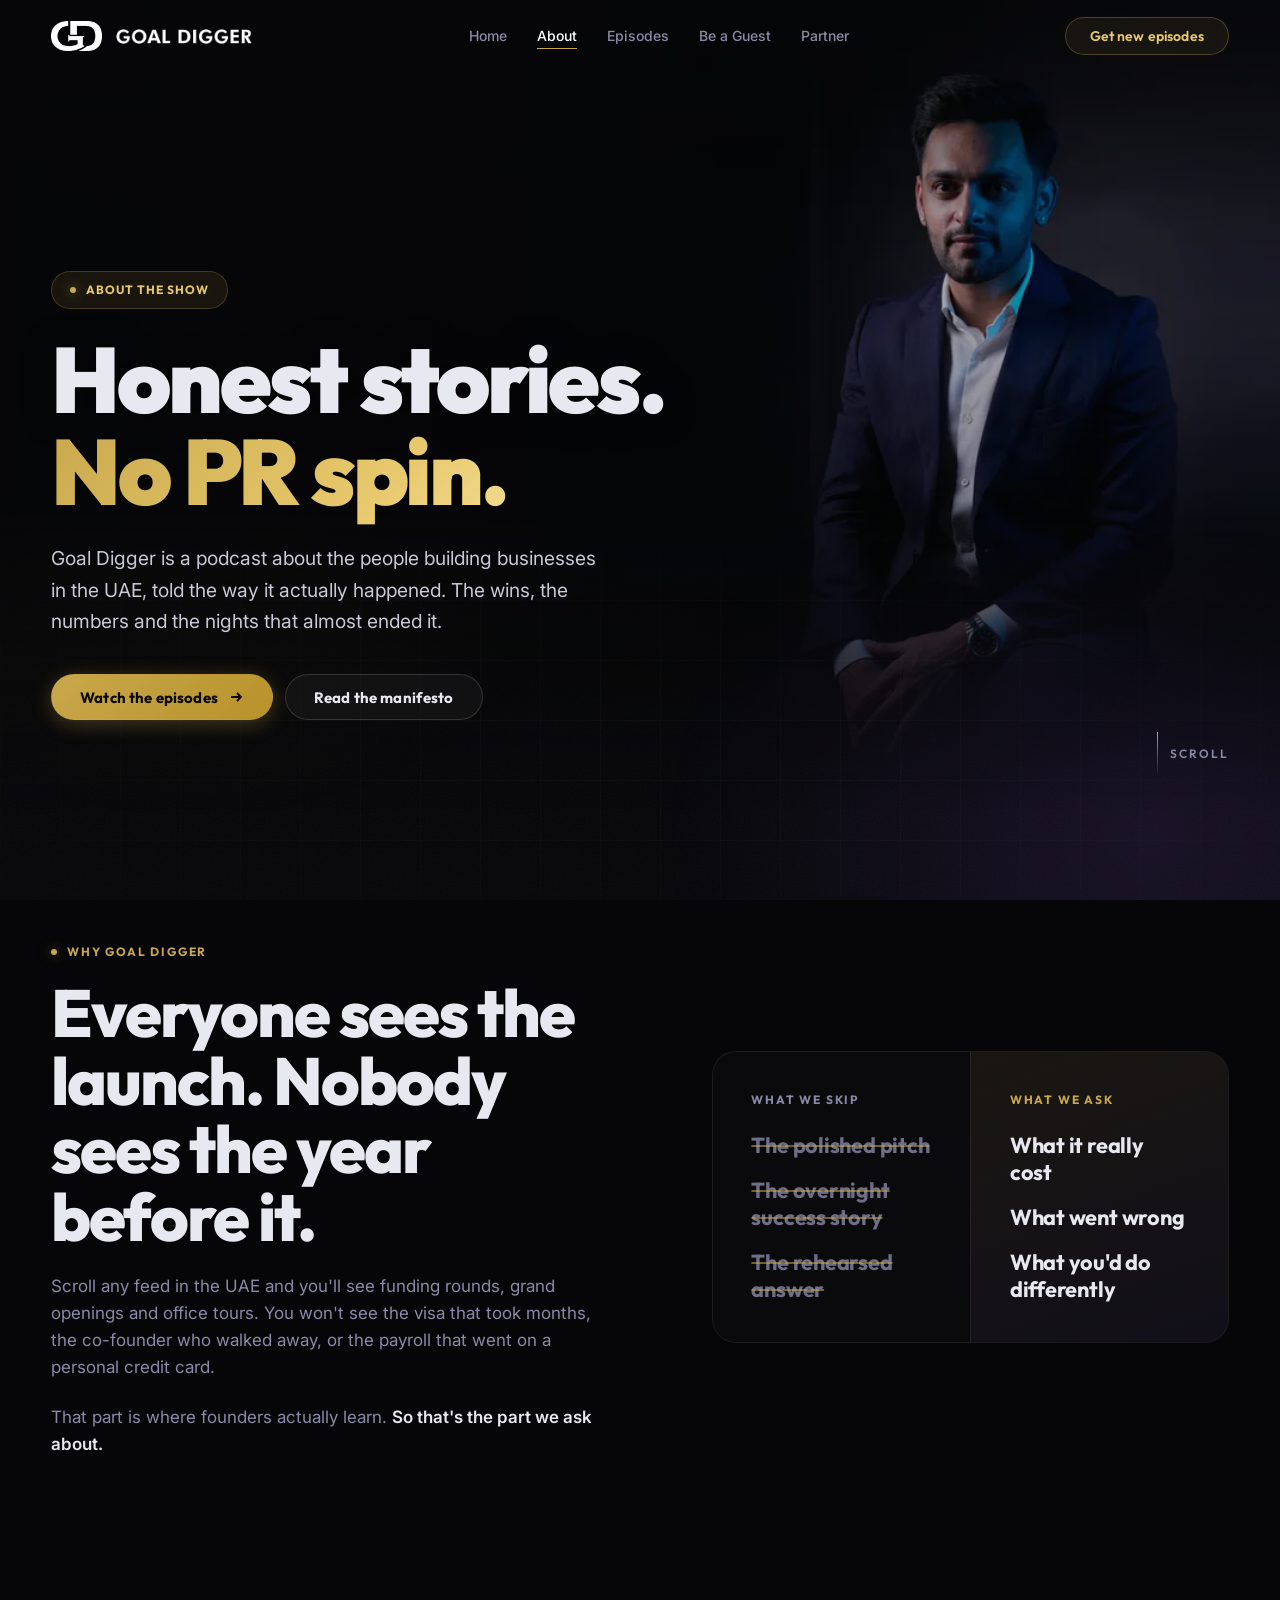
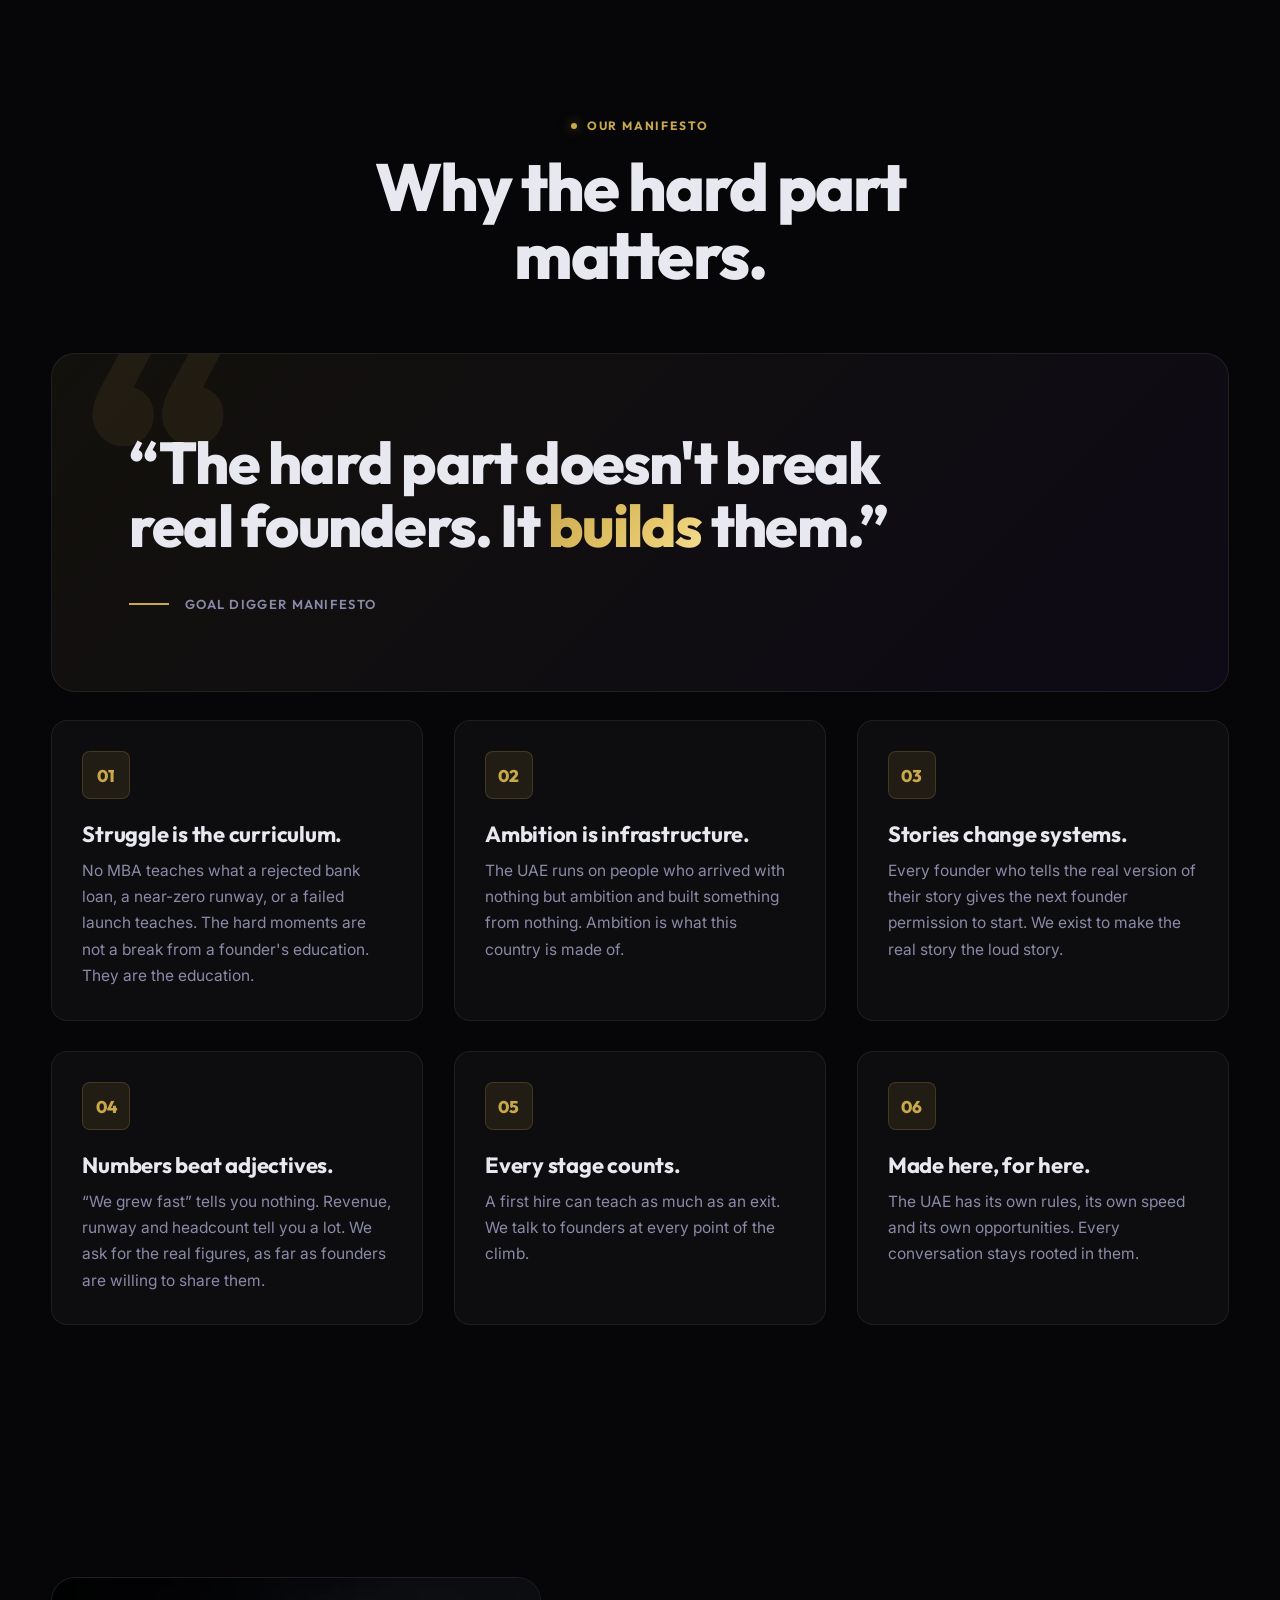
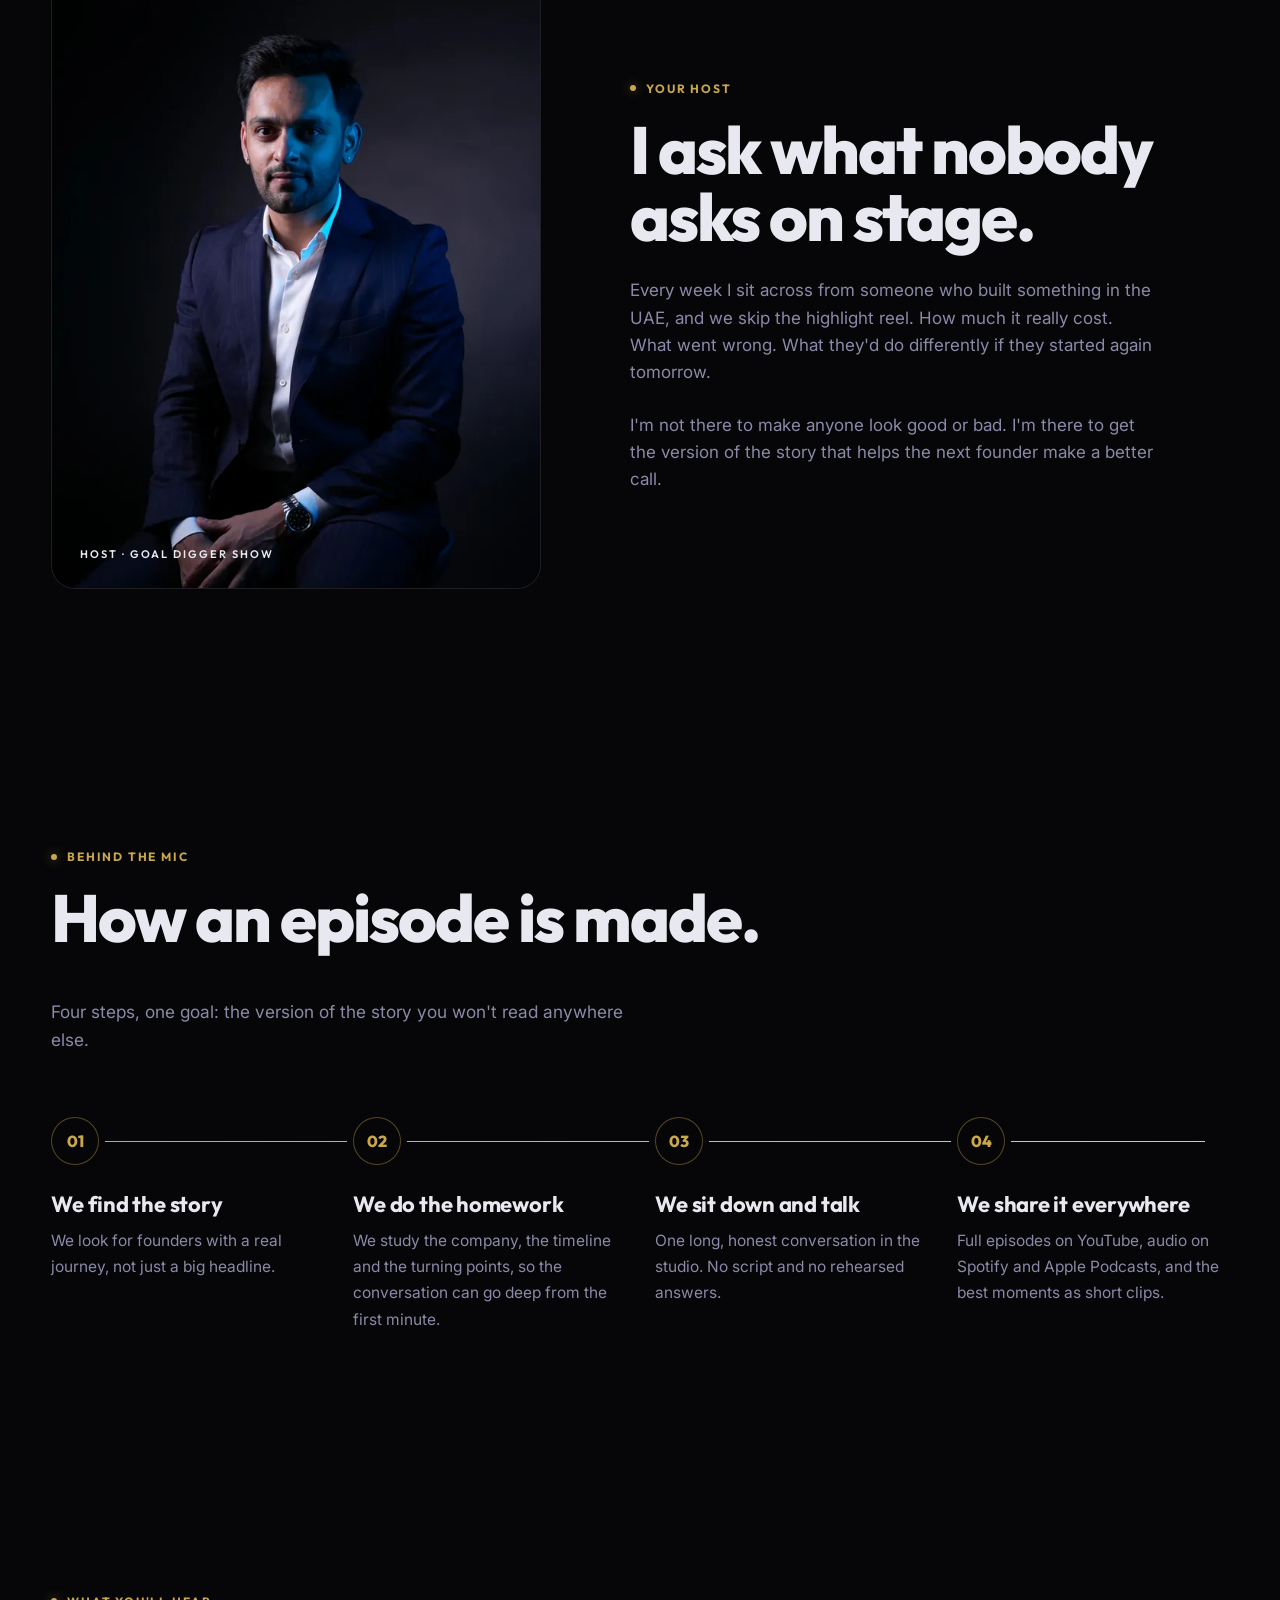
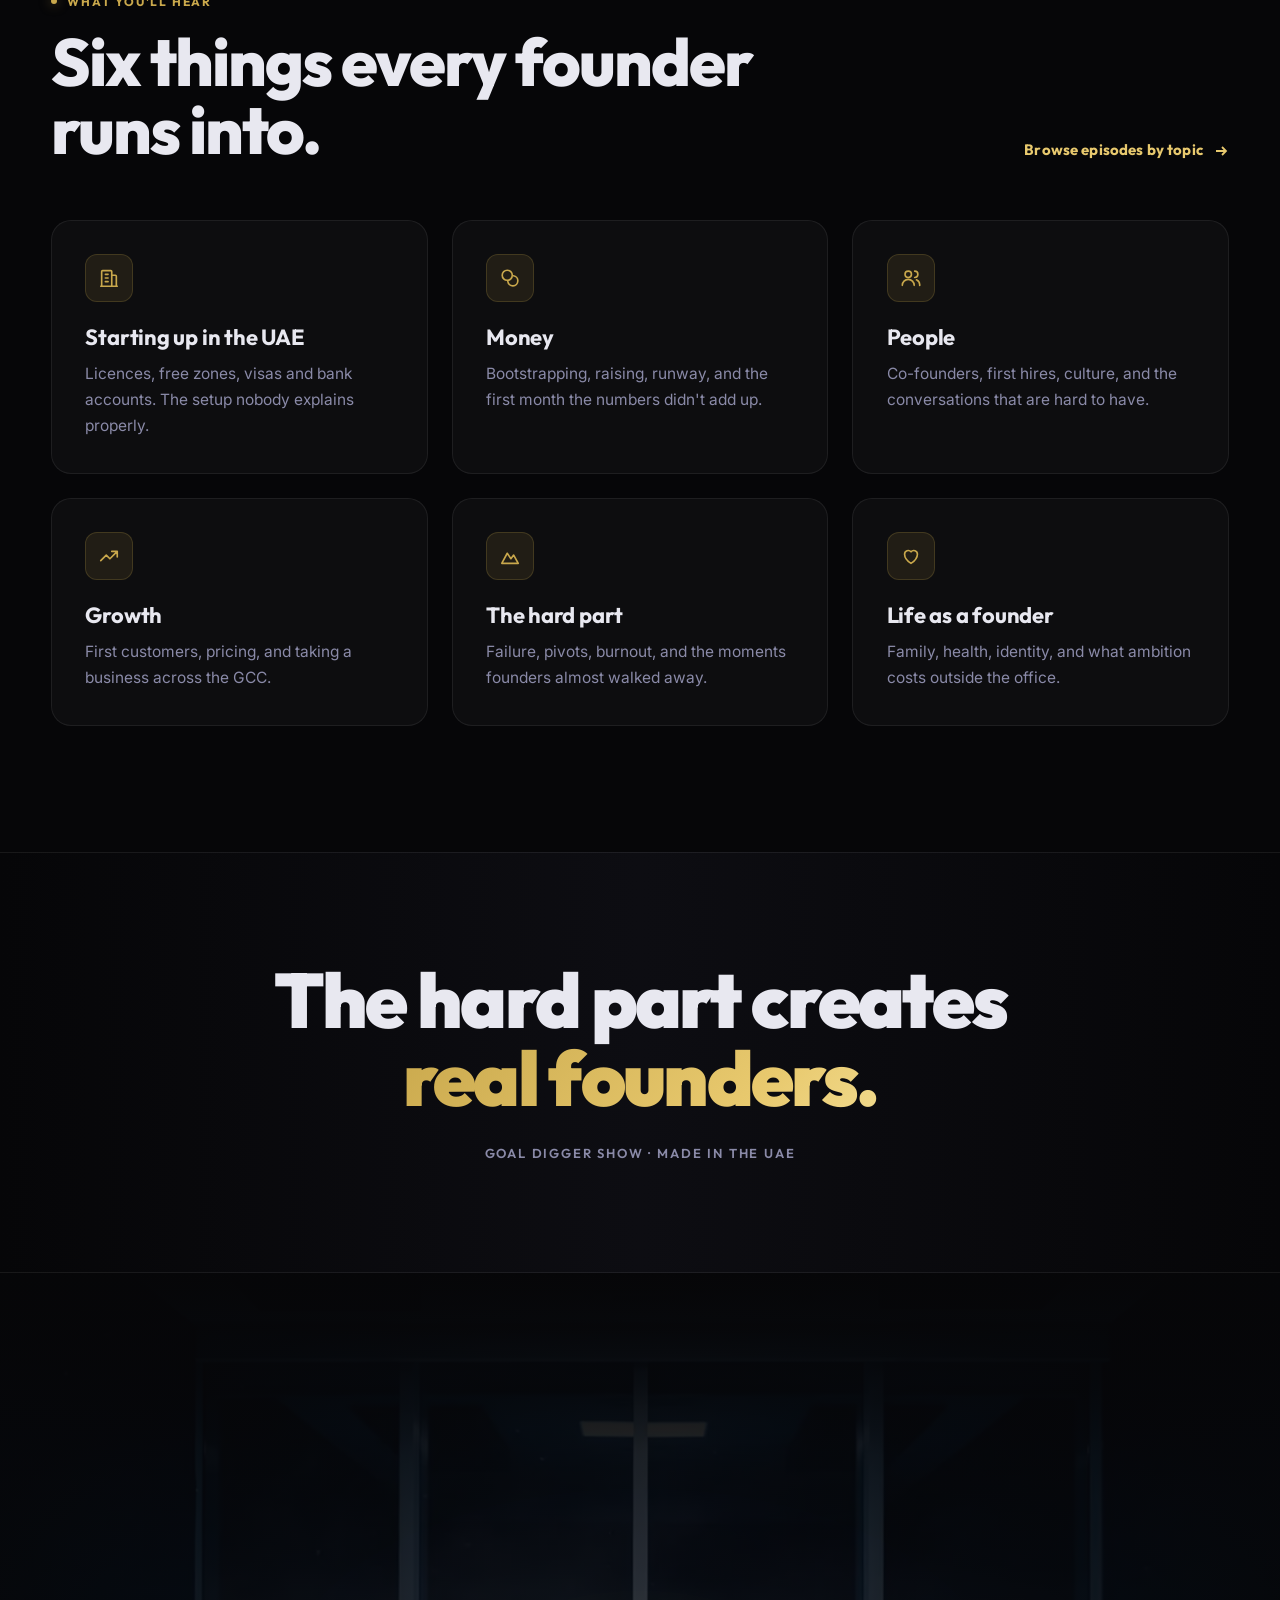
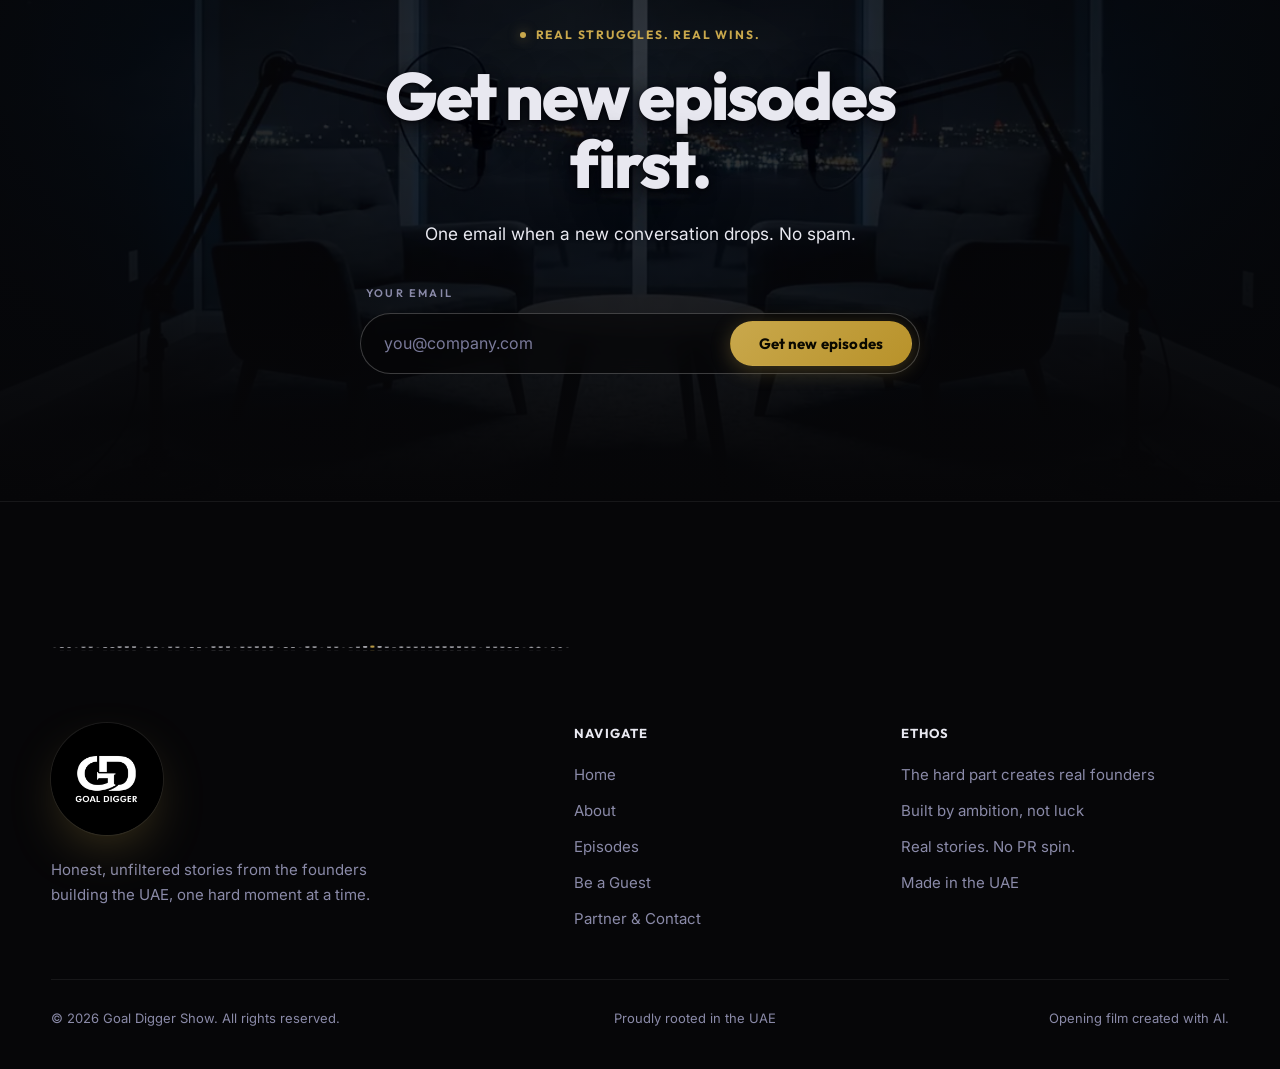
==== commit 77d39e06: "Optimise the site for phones, tablets, laptops and large monitors - Responsive images: WebP plus 960" ====
--- a/about.html
+++ b/about.html
@@ -57,7 +57,7 @@
 <main id="main" tabindex="-1">
 
   <section class="phero" data-live style="--pos:72% 30%">
-    <div class="phero-media" aria-hidden="true"><img src="assets/host-right.jpg" alt="" width="1920" height="1080" fetchpriority="high"></div>
+    <div class="phero-media" aria-hidden="true"><picture><source type="image/webp" srcset="assets/host-right-960.webp 960w, assets/host-right-1280.webp 1280w, assets/host-right.webp 1920w" sizes="100vw"><img src="assets/host-right.jpg" srcset="assets/host-right-960.jpg 960w, assets/host-right-1280.jpg 1280w, assets/host-right.jpg 1920w" sizes="100vw" alt="" width="1920" height="1080" loading="eager" fetchpriority="high" decoding="async"></picture></div>
     <div class="inner">
       <span class="kicker badge">About the show</span>
       <h1 class="display">Honest stories.<br><span class="gold shimmer">No PR spin.</span></h1>
@@ -111,7 +111,7 @@
   <section class="block host reveal" id="host" data-live>
     <div class="wrap">
       <div class="portrait part">
-        <img src="assets/host.jpg" alt="The host of Goal Digger Show in a navy suit, seated in a dark studio lit in blue" width="1280" height="1920" loading="lazy" decoding="async">
+        <picture><source type="image/webp" srcset="assets/host-640.webp 640w, assets/host-960.webp 960w, assets/host.webp 1280w" sizes="(max-width: 699px) min(480px, 92vw), 40vw"><img src="assets/host.jpg" srcset="assets/host-640.jpg 640w, assets/host-960.jpg 960w, assets/host.jpg 1280w" sizes="(max-width: 699px) min(480px, 92vw), 40vw" alt="The host of Goal Digger Show in a navy suit, seated in a dark studio lit in blue" width="1280" height="1920" loading="lazy" decoding="async"></picture>
         <div class="sweep" aria-hidden="true"></div>
         <div class="shutter" aria-hidden="true"></div>
         <span class="tag chip" aria-hidden="true">HOST · GOAL DIGGER SHOW</span>
@@ -171,7 +171,7 @@
   </section>
 
   <section class="subscribe reveal" id="subscribe" data-live>
-    <img class="bg" src="assets/still-studio.jpg" alt="" loading="lazy" decoding="async">
+    <picture><source type="image/webp" srcset="assets/still-studio-960.webp 960w, assets/still-studio-1280.webp 1280w, assets/still-studio.webp 1920w" sizes="100vw"><img class="bg" src="assets/still-studio.jpg" srcset="assets/still-studio-960.jpg 960w, assets/still-studio-1280.jpg 1280w, assets/still-studio.jpg 1920w" sizes="100vw" alt="" width="1920" height="1080" loading="lazy" decoding="async"></picture>
     <canvas class="dust" aria-hidden="true"></canvas>
     <div class="wrap block subwrap">
       <span class="kicker part">Real struggles. Real wins.</span>
--- a/assets/site.css
+++ b/assets/site.css
@@ -44,7 +44,7 @@
 
 /* ---------- the environment: one fixed layer behind everything ---------- */
 .env{position:fixed;inset:0;z-index:-1;pointer-events:none;overflow:hidden;background:var(--canvas)}
-.env::before,.env::after{content:"";position:absolute;width:90vmax;height:90vmax;border-radius:50%;filter:blur(40px);will-change:transform}
+.env::before,.env::after{content:"";position:absolute;width:90vmax;height:90vmax;border-radius:50%;will-change:transform}
 .env::before{left:-30vmax;top:-20vmax;background:radial-gradient(circle,rgba(201,168,76,.10),rgba(201,168,76,0) 62%);animation:drift1 74s var(--ease-io) -12s infinite alternate}
 .env::after{right:-35vmax;bottom:-40vmax;background:radial-gradient(circle,rgba(139,92,246,.12),rgba(139,92,246,0) 60%);animation:drift2 88s var(--ease-io) -30s infinite alternate}
 @keyframes drift1{to{transform:translate(22vmax,18vmax)}}
@@ -136,7 +136,8 @@
 .sign{margin-top:34px;display:flex;align-items:baseline;gap:16px;flex-wrap:wrap}
 .sign .name{font-family:var(--display);font-weight:700;font-size:28px;letter-spacing:-.01em}
 .sign .role{font-family:var(--mono);font-size:11px;letter-spacing:.2em;color:var(--text-secondary)}
-@media (max-width:860px){.host .wrap{grid-template-columns:1fr}.portrait{max-width:480px}}
+@media (max-width:699px){.host .wrap{grid-template-columns:1fr}.portrait{max-width:480px}}
+@media (min-width:700px) and (max-width:900px){.host .wrap{gap:40px}.host h2.title{font-size:clamp(34px,5vw,48px)}}
 
 /* ---------- manifesto ---------- */
 .manifesto .mhead{text-align:center}
@@ -156,7 +157,8 @@
 .pillar .pn{display:grid;place-items:center;width:48px;height:48px;border-radius:8px;background:rgba(201,168,76,.1);border:1px solid rgba(201,168,76,.2);font-family:var(--display);font-weight:800;font-size:17px;color:var(--accent)}
 .pillar h3{font-family:var(--display);font-weight:700;font-size:22px;letter-spacing:-.01em;line-height:1.2;margin:22px 0 0}
 .pillar p{margin:10px 0 0;font-size:15.5px;color:var(--text-secondary);line-height:1.7}
-@media (max-width:900px){.pillars{grid-template-columns:1fr}}
+@media (max-width:900px){.pillars{grid-template-columns:1fr 1fr}}
+@media (max-width:640px){.pillars{grid-template-columns:1fr}}
 
 /* ---------- topics ---------- */
 .topics .head{display:flex;justify-content:space-between;align-items:end;gap:32px;flex-wrap:wrap}
@@ -208,7 +210,7 @@
 .platform:hover svg{transform:translateX(4px)}
 .platform.soon{cursor:default;color:var(--text-secondary)}
 .platform.soon:hover{border-color:var(--line);background:rgba(6,6,8,.35)}
-.soontag{font-family:var(--mono);font-size:10px;letter-spacing:.2em;padding:4px 8px;border-radius:6px;border:1px solid var(--line-strong);color:var(--text-secondary)}
+.soontag{font-family:var(--mono);font-size:11px;letter-spacing:.2em;padding:4px 8px;border-radius:6px;border:1px solid var(--line-strong);color:var(--text-secondary)}
 .feature.soon{cursor:default}
 .feature.soon:hover img{transform:none}
 .feature.soon:hover .play{transform:none;background:rgba(6,6,8,.45)}
@@ -529,6 +531,63 @@
 .apply{text-align:center}
 .apply .bigform{text-align:left}
 
+/* =====================================================================
+   DEVICE TUNING: phones, tablets, laptops and large screens
+   ===================================================================== */
+picture{display:contents}
+a,button{-webkit-tap-highlight-color:transparent}
+@media (max-width:1100px) and (min-width:901px){.nav ul{gap:22px}}
+
+/* touch screens: every tap target at least 44px tall */
+@media (pointer:coarse){
+  .brand{min-height:44px}
+  .textlink{min-height:44px}
+  .nav ul a{display:inline-flex;align-items:center;justify-content:center;min-height:44px;min-width:44px}
+  .fcol ul{gap:0}
+  .fcol li{display:flex;align-items:center;min-height:44px}
+  .fcol a{display:inline-flex;align-items:center;min-height:44px}
+  .platform{min-height:52px}
+  .faq dd a,.clist a{display:inline-block;padding:10px 0;margin:-10px 0}
+}
+/* touch screens: no hover states left stuck after a tap */
+@media (hover:none){
+  .btn-accent:hover,.btn-ghost:hover,.btn-line:hover{transform:none}
+  .btn:hover svg,.platform:hover svg,.textlink:hover svg,.way:hover .go svg{transform:none}
+  .way:hover img,.feature:hover img{transform:none}
+  .feature:hover .play{transform:none;background:rgba(6,6,8,.45)}
+  .prow:hover h3{transform:none}
+  .brand-foot:hover .circle{transform:none}
+  .ep:hover{transform:none}
+}
+/* short landscape phones: keep page heroes compact */
+@media (max-height:500px) and (orientation:landscape){
+  .phero{min-height:0;padding-top:calc(var(--nav-h) + 28px);padding-bottom:40px}
+  .phero h1{font-size:clamp(34px,6vw,54px);margin-top:14px}
+  .phero .lede{margin-top:14px;font-size:16px}
+  .phero .row{margin-top:20px}
+  .phero .pcue{display:none}
+  section.block{padding-top:72px;padding-bottom:72px}
+}
+/* large monitors: use the extra room instead of a narrow column */
+@media (min-width:1800px){
+  body{font-size:18px}
+  .wrap,.phero .inner{max-width:1440px}
+  .divider .wave,.divider .caption{max-width:1600px}
+  .card p,.pillar p,.step p,.qcard p{font-size:16.5px}
+}
+@media (min-width:2400px){
+  :root{--nav-h:84px}
+  body{font-size:19px}
+  .wrap,.phero .inner{max-width:1680px}
+  .nav{padding-left:calc((100vw - 1680px) / 2);padding-right:calc((100vw - 1680px) / 2)}
+  .brand .mark{height:36px}
+  .brand .wordmark{height:18px}
+  .nav ul{gap:40px}
+  .nav ul a{font-size:16px}
+  .btn{font-size:17px}
+  .kicker{font-size:13px}
+}
+
 /* ---------- pause everything on hidden tabs ---------- */
 body.paused *,body.paused *::before,body.paused *::after{animation-play-state:paused!important}
 
